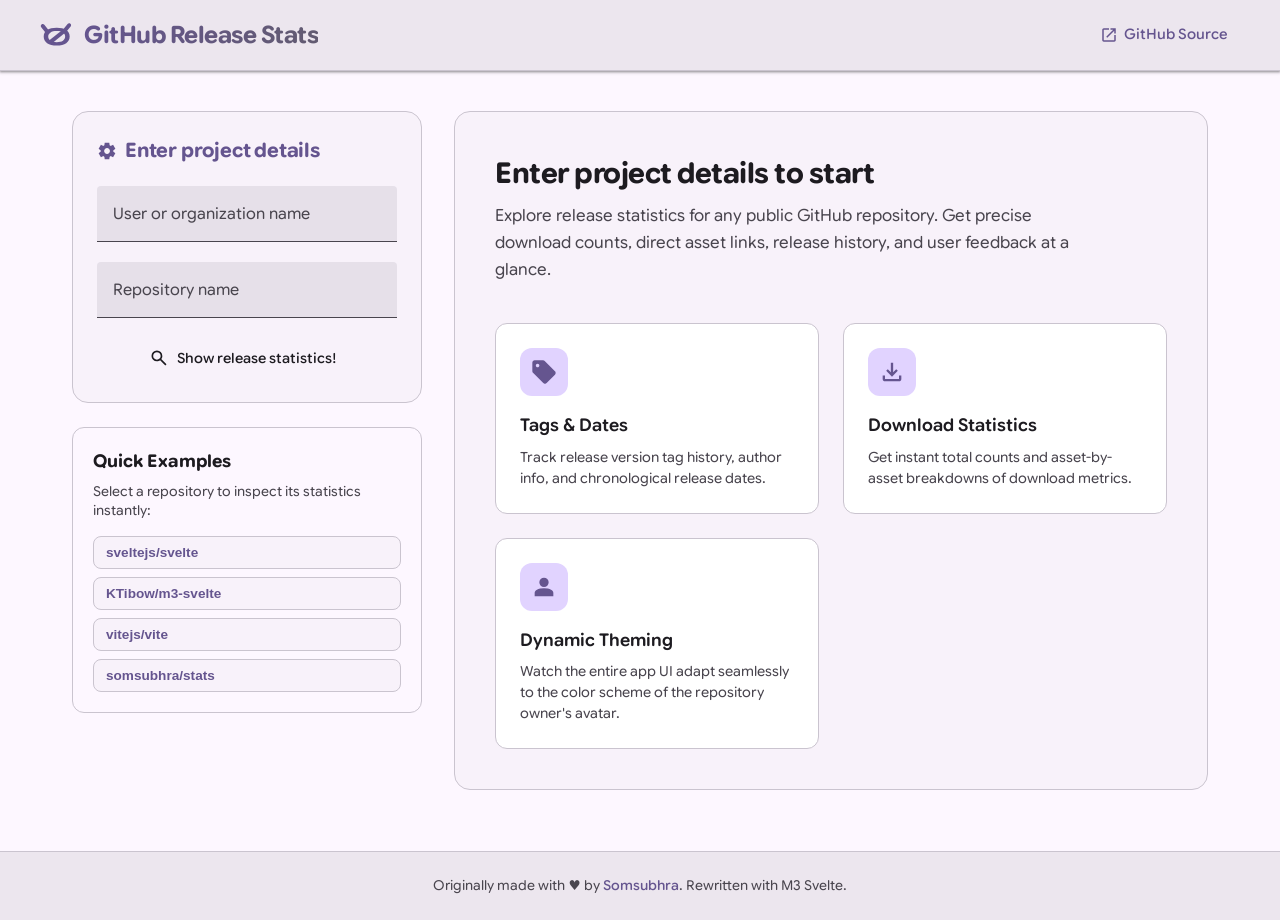
==== gh-stats/index.html @ f36df404 "Deploy GitHub Release Stats to /gh-stats subfolder" ====
<!doctype html>
<html lang="en">
  <head>
    <meta charset="UTF-8" />
    <link rel="icon" type="image/x-icon" href="/gh-stats/assets/favicon-CV68iGDC.ico" />
    <meta name="viewport" content="width=device-width, initial-scale=1.0" />
    <meta name="description" content="Get the latest release stats like download counts, release dates, author on any GitHub project" />
    <meta name="keywords" content="GitHub, release, download, count, statistics" />
    <title>GitHub Release Stats</title>
    <!-- Modern typography -->
    <link rel="preconnect" href="https://fonts.googleapis.com">
    <link rel="preconnect" href="https://fonts.gstatic.com" crossorigin>
    <link href="https://fonts.googleapis.com/css2?family=Outfit:wght@300;400;500;600;700&family=JetBrains+Mono:wght@400;500&display=swap" rel="stylesheet">
    <style>
      :root {
        --m3-font: 'Outfit', sans-serif;
        --m3-font-mono: 'JetBrains Mono', monospace;
      }
    </style>
    <script type="module" crossorigin src="/gh-stats/assets/index-D_oNCW15.js"></script>
    <link rel="stylesheet" crossorigin href="/gh-stats/assets/index-BmqYJPuV.css">
  </head>
  <body>
    <div id="app"></div>
  </body>
</html>
---- gh-stats/assets/index-BmqYJPuV.css ----
@font-face{font-family:Google Sans Flex Variable;font-style:oblique 0deg 10deg;font-display:swap;font-weight:1 1000;font-stretch:25% 151%;src:url(/gh-stats/assets/google-sans-flex-canadian-aboriginal-full-normal-Cj03yycx.woff2)format("woff2-variations");unicode-range:U+2C7,U+2D8-2D9,U+2DB,U+307,U+1400-167F,U+18B0-18F5,U+25CC,U+11AB?}@font-face{font-family:Google Sans Flex Variable;font-style:oblique 0deg 10deg;font-display:swap;font-weight:1 1000;font-stretch:25% 151%;src:url(/gh-stats/assets/google-sans-flex-cherokee-full-normal-CV4u-O7m.woff2)format("woff2-variations");unicode-range:U+300-302,U+304,U+30B-30C,U+323-324,U+330-331,U+13A0-13FF,U+AB70-ABBF}@font-face{font-family:Google Sans Flex Variable;font-style:oblique 0deg 10deg;font-display:swap;font-weight:1 1000;font-stretch:25% 151%;src:url(/gh-stats/assets/google-sans-flex-math-full-normal-z8aw91EE.woff2)format("woff2-variations");unicode-range:U+302-303,U+305,U+307-308,U+310,U+312,U+315,U+31A,U+326-327,U+32C,U+32F-330,U+332-333,U+338,U+33A,U+346,U+34D,U+391-3A1,U+3A3-3A9,U+3B1-3C9,U+3D1,U+3D5-3D6,U+3F0-3F1,U+3F4-3F5,U+2016-2017,U+2034-2038,U+203C,U+2040,U+2043,U+2047,U+2050,U+2057,U+205F,U+2070-2071,U+2074-208E,U+2090-209C,U+20D0-20DC,U+20E1,U+20E5-20EF,U+2100-2112,U+2114-2115,U+2117-2121,U+2123-214F,U+2190,U+2192,U+2194-21AE,U+21B0-21E5,U+21F1-21F2,U+21F4-2211,U+2213-2214,U+2216-22FF,U+2308-230B,U+2310,U+2319,U+231C-2321,U+2336-237A,U+237C,U+2395,U+239B-23B7,U+23D0,U+23DC-23E1,U+2474-2475,U+25AF,U+25B3,U+25B7,U+25BD,U+25C1,U+25CA,U+25CC,U+25FB,U+266D-266F,U+27C0-27FF,U+2900-2AFF,U+2B0E-2B11,U+2B30-2B4C,U+2BFE,U+3030,U+FF5B,U+FF5D,U+1D400-1D7FF,U+1EE??}@font-face{font-family:Google Sans Flex Variable;font-style:oblique 0deg 10deg;font-display:swap;font-weight:1 1000;font-stretch:25% 151%;src:url(/gh-stats/assets/google-sans-flex-nushu-full-normal-C8ZFTV43.woff2)format("woff2-variations");unicode-range:U+2003,U+3000,U+3002,U+4E00,U+FE12,U+16FE1,U+1B170-1B2FB}@font-face{font-family:Google Sans Flex Variable;font-style:oblique 0deg 10deg;font-display:swap;font-weight:1 1000;font-stretch:25% 151%;src:url(/gh-stats/assets/google-sans-flex-symbols-full-normal-BwDdJVm2.woff2)format("woff2-variations");unicode-range:U+1-C,U+E-1F,U+7F-9F,U+20DD-20E0,U+20E2-20E4,U+2150-218F,U+2190,U+2192,U+2194-2199,U+21AF,U+21E6-21F0,U+21F3,U+2218-2219,U+2299,U+22C4-22C6,U+2300-243F,U+2440-244A,U+2460-24FF,U+25A0-27BF,U+28??,U+2921-2922,U+2981,U+29BF,U+29EB,U+2B??,U+4DC0-4DFF,U+FFF9-FFFB,U+10140-1018E,U+10190-1019C,U+101A0,U+101D0-101FD,U+102E0-102FB,U+10E60-10E7E,U+1D2C0-1D2D3,U+1D2E0-1D37F,U+1F0??,U+1F100-1F1AD,U+1F1E6-1F1FF,U+1F30D-1F30F,U+1F315,U+1F31C,U+1F31E,U+1F320-1F32C,U+1F336,U+1F378,U+1F37D,U+1F382,U+1F393-1F39F,U+1F3A7-1F3A8,U+1F3AC-1F3AF,U+1F3C2,U+1F3C4-1F3C6,U+1F3CA-1F3CE,U+1F3D4-1F3E0,U+1F3ED,U+1F3F1-1F3F3,U+1F3F5-1F3F7,U+1F408,U+1F415,U+1F41F,U+1F426,U+1F43F,U+1F441-1F442,U+1F444,U+1F446-1F449,U+1F44C-1F44E,U+1F453,U+1F46A,U+1F47D,U+1F4A3,U+1F4B0,U+1F4B3,U+1F4B9,U+1F4BB,U+1F4BF,U+1F4C8-1F4CB,U+1F4D6,U+1F4DA,U+1F4DF,U+1F4E3-1F4E6,U+1F4EA-1F4ED,U+1F4F7,U+1F4F9-1F4FB,U+1F4FD-1F4FE,U+1F503,U+1F507-1F50B,U+1F50D,U+1F512-1F513,U+1F53E-1F54A,U+1F54F-1F5FA,U+1F610,U+1F650-1F67F,U+1F687,U+1F68D,U+1F691,U+1F694,U+1F698,U+1F6AD,U+1F6B2,U+1F6B9-1F6BA,U+1F6BC,U+1F6C6-1F6CF,U+1F6D3-1F6D7,U+1F6E0-1F6EA,U+1F6F0-1F6F3,U+1F6F7-1F6FC,U+1F7??,U+1F800-1F80B,U+1F810-1F847,U+1F850-1F859,U+1F860-1F887,U+1F890-1F8AD,U+1F8B0-1F8BB,U+1F8C0-1F8C1,U+1F900-1F90B,U+1F93B,U+1F946,U+1F984,U+1F996,U+1F9E9,U+1FA00-1FA6F,U+1FA70-1FA7C,U+1FA80-1FA89,U+1FA8F-1FAC6,U+1FACE-1FADC,U+1FADF-1FAE9,U+1FAF0-1FAF8,U+1FB??}@font-face{font-family:Google Sans Flex Variable;font-style:oblique 0deg 10deg;font-display:swap;font-weight:1 1000;font-stretch:25% 151%;src:url(/gh-stats/assets/google-sans-flex-syriac-full-normal-D_HL2ncx.woff2)format("woff2-variations");unicode-range:U+303-304,U+307-308,U+30A,U+320,U+323-325,U+32D-32E,U+330-331,U+60C,U+61B-61C,U+61F,U+621,U+640,U+64B-655,U+660-66C,U+670,U+700-74F,U+860-86A,U+1DF8,U+1DFA,U+200C-200F,U+25CC,U+2670-2671}@font-face{font-family:Google Sans Flex Variable;font-style:oblique 0deg 10deg;font-display:swap;font-weight:1 1000;font-stretch:25% 151%;src:url(/gh-stats/assets/google-sans-flex-tifinagh-full-normal-BPmlgRLm.woff2)format("woff2-variations");unicode-range:U+2C7,U+301-302,U+304,U+306-307,U+309,U+323,U+331,U+200C-200D,U+202E,U+25CC,U+2D30-2D7F}@font-face{font-family:Google Sans Flex Variable;font-style:oblique 0deg 10deg;font-display:swap;font-weight:1 1000;font-stretch:25% 151%;src:url(/gh-stats/assets/google-sans-flex-vietnamese-full-normal-dGb4j3IF.woff2)format("woff2-variations");unicode-range:U+102-103,U+110-111,U+128-129,U+168-169,U+1A0-1A1,U+1AF-1B0,U+300-301,U+303-304,U+308-309,U+323,U+329,U+1EA0-1EF9,U+20AB}@font-face{font-family:Google Sans Flex Variable;font-style:oblique 0deg 10deg;font-display:swap;font-weight:1 1000;font-stretch:25% 151%;src:url(/gh-stats/assets/google-sans-flex-latin-ext-full-normal-ZehznIcO.woff2)format("woff2-variations");unicode-range:U+100-2BA,U+2BD-2C5,U+2C7-2CC,U+2CE-2D7,U+2DD-2FF,U+304,U+308,U+329,U+1D00-1DBF,U+1E00-1E9F,U+1EF2-1EFF,U+2020,U+20A0-20AB,U+20AD-20C0,U+2113,U+2C60-2C7F,U+A720-A7FF}@font-face{font-family:Google Sans Flex Variable;font-style:oblique 0deg 10deg;font-display:swap;font-weight:1 1000;font-stretch:25% 151%;src:url(/gh-stats/assets/google-sans-flex-latin-full-normal-BV7_IxuE.woff2)format("woff2-variations");unicode-range:U+??,U+131,U+152-153,U+2BB-2BC,U+2C6,U+2DA,U+2DC,U+304,U+308,U+329,U+2000-206F,U+20AC,U+2122,U+2191,U+2193,U+2212,U+2215,U+FEFF,U+FFFD}@font-face{font-family:Google Sans Code;font-style:normal;font-display:swap;font-weight:400;src:url([data-uri])format("woff2"),url([data-uri])format("woff");unicode-range:U+61F,U+640,U+2015,U+201B,U+2020-2021,U+2030,U+204F,U+25CC,U+2E28-2E29,U+2E41,U+1E900-1E95F}@font-face{font-family:Google Sans Code;font-style:normal;font-display:swap;font-weight:400;src:url([data-uri])format("woff2"),url([data-uri])format("woff");unicode-range:U+2C7,U+2D8-2D9,U+2DB,U+307,U+1400-167F,U+18B0-18F5,U+25CC,U+11AB?}@font-face{font-family:Google Sans Code;font-style:normal;font-display:swap;font-weight:400;src:url([data-uri])format("woff2"),url([data-uri])format("woff");unicode-range:U+300-302,U+304,U+30B-30C,U+323-324,U+330-331,U+13A0-13FF,U+AB70-ABBF}@font-face{font-family:Google Sans Code;font-style:normal;font-display:swap;font-weight:400;src:url(/gh-stats/assets/google-sans-code-math-400-normal-C2EgcUvD.woff2)format("woff2"),url(/gh-stats/assets/google-sans-code-math-400-normal-CZ27nafP.woff)format("woff");unicode-range:U+302-303,U+305,U+307-308,U+310,U+312,U+315,U+31A,U+326-327,U+32C,U+32F-330,U+332-333,U+338,U+33A,U+346,U+34D,U+391-3A1,U+3A3-3A9,U+3B1-3C9,U+3D1,U+3D5-3D6,U+3F0-3F1,U+3F4-3F5,U+2016-2017,U+2034-2038,U+203C,U+2040,U+2043,U+2047,U+2050,U+2057,U+205F,U+2070-2071,U+2074-208E,U+2090-209C,U+20D0-20DC,U+20E1,U+20E5-20EF,U+2100-2112,U+2114-2115,U+2117-2121,U+2123-214F,U+2190,U+2192,U+2194-21AE,U+21B0-21E5,U+21F1-21F2,U+21F4-2211,U+2213-2214,U+2216-22FF,U+2308-230B,U+2310,U+2319,U+231C-2321,U+2336-237A,U+237C,U+2395,U+239B-23B7,U+23D0,U+23DC-23E1,U+2474-2475,U+25AF,U+25B3,U+25B7,U+25BD,U+25C1,U+25CA,U+25CC,U+25FB,U+266D-266F,U+27C0-27FF,U+2900-2AFF,U+2B0E-2B11,U+2B30-2B4C,U+2BFE,U+3030,U+FF5B,U+FF5D,U+1D400-1D7FF,U+1EE??}@font-face{font-family:Google Sans Code;font-style:normal;font-display:swap;font-weight:400;src:url([data-uri])format("woff2"),url([data-uri])format("woff");unicode-range:U+300,U+306-308,U+313,U+483,U+20DB,U+25CC,U+10350-1037A}@font-face{font-family:Google Sans Code;font-style:normal;font-display:swap;font-weight:400;src:url(/gh-stats/assets/google-sans-code-symbols-400-normal-BtBR4e7S.woff2)format("woff2"),url(/gh-stats/assets/google-sans-code-symbols-400-normal-Bi-bzCg9.woff)format("woff");unicode-range:U+1-C,U+E-1F,U+7F-9F,U+20DD-20E0,U+20E2-20E4,U+2150-218F,U+2190,U+2192,U+2194-2199,U+21AF,U+21E6-21F0,U+21F3,U+2218-2219,U+2299,U+22C4-22C6,U+2300-243F,U+2440-244A,U+2460-24FF,U+25A0-27BF,U+28??,U+2921-2922,U+2981,U+29BF,U+29EB,U+2B??,U+4DC0-4DFF,U+FFF9-FFFB,U+10140-1018E,U+10190-1019C,U+101A0,U+101D0-101FD,U+102E0-102FB,U+10E60-10E7E,U+1D2C0-1D2D3,U+1D2E0-1D37F,U+1F0??,U+1F100-1F1AD,U+1F1E6-1F1FF,U+1F30D-1F30F,U+1F315,U+1F31C,U+1F31E,U+1F320-1F32C,U+1F336,U+1F378,U+1F37D,U+1F382,U+1F393-1F39F,U+1F3A7-1F3A8,U+1F3AC-1F3AF,U+1F3C2,U+1F3C4-1F3C6,U+1F3CA-1F3CE,U+1F3D4-1F3E0,U+1F3ED,U+1F3F1-1F3F3,U+1F3F5-1F3F7,U+1F408,U+1F415,U+1F41F,U+1F426,U+1F43F,U+1F441-1F442,U+1F444,U+1F446-1F449,U+1F44C-1F44E,U+1F453,U+1F46A,U+1F47D,U+1F4A3,U+1F4B0,U+1F4B3,U+1F4B9,U+1F4BB,U+1F4BF,U+1F4C8-1F4CB,U+1F4D6,U+1F4DA,U+1F4DF,U+1F4E3-1F4E6,U+1F4EA-1F4ED,U+1F4F7,U+1F4F9-1F4FB,U+1F4FD-1F4FE,U+1F503,U+1F507-1F50B,U+1F50D,U+1F512-1F513,U+1F53E-1F54A,U+1F54F-1F5FA,U+1F610,U+1F650-1F67F,U+1F687,U+1F68D,U+1F691,U+1F694,U+1F698,U+1F6AD,U+1F6B2,U+1F6B9-1F6BA,U+1F6BC,U+1F6C6-1F6CF,U+1F6D3-1F6D7,U+1F6E0-1F6EA,U+1F6F0-1F6F3,U+1F6F7-1F6FC,U+1F7??,U+1F800-1F80B,U+1F810-1F847,U+1F850-1F859,U+1F860-1F887,U+1F890-1F8AD,U+1F8B0-1F8BB,U+1F8C0-1F8C1,U+1F900-1F90B,U+1F93B,U+1F946,U+1F984,U+1F996,U+1F9E9,U+1FA00-1FA6F,U+1FA70-1FA7C,U+1FA80-1FA89,U+1FA8F-1FAC6,U+1FACE-1FADC,U+1FADF-1FAE9,U+1FAF0-1FAF8,U+1FB??}@font-face{font-family:Google Sans Code;font-style:normal;font-display:swap;font-weight:400;src:url([data-uri])format("woff2"),url(/gh-stats/assets/google-sans-code-symbols2-400-normal-BNMS1DcU.woff)format("woff");unicode-range:U+2000-2001,U+2004-2008,U+200A,U+23B8-23BD,U+2500-259F}@font-face{font-family:Google Sans Code;font-style:normal;font-display:swap;font-weight:400;src:url([data-uri])format("woff2"),url([data-uri])format("woff");unicode-range:U+303-304,U+307-308,U+30A,U+320,U+323-325,U+32D-32E,U+330-331,U+60C,U+61B-61C,U+61F,U+621,U+640,U+64B-655,U+660-66C,U+670,U+700-74F,U+860-86A,U+1DF8,U+1DFA,U+200C-200F,U+25CC,U+2670-2671}@font-face{font-family:Google Sans Code;font-style:normal;font-display:swap;font-weight:400;src:url(/gh-stats/assets/google-sans-code-vietnamese-400-normal-CWRUr5CO.woff2)format("woff2"),url(/gh-stats/assets/google-sans-code-vietnamese-400-normal-BG8llNp1.woff)format("woff");unicode-range:U+102-103,U+110-111,U+128-129,U+168-169,U+1A0-1A1,U+1AF-1B0,U+300-301,U+303-304,U+308-309,U+323,U+329,U+1EA0-1EF9,U+20AB}@font-face{font-family:Google Sans Code;font-style:normal;font-display:swap;font-weight:400;src:url(/gh-stats/assets/google-sans-code-latin-ext-400-normal-xZllot2U.woff2)format("woff2"),url(/gh-stats/assets/google-sans-code-latin-ext-400-normal-Lq9fiLbm.woff)format("woff");unicode-range:U+100-2BA,U+2BD-2C5,U+2C7-2CC,U+2CE-2D7,U+2DD-2FF,U+304,U+308,U+329,U+1D00-1DBF,U+1E00-1E9F,U+1EF2-1EFF,U+2020,U+20A0-20AB,U+20AD-20C0,U+2113,U+2C60-2C7F,U+A720-A7FF}@font-face{font-family:Google Sans Code;font-style:normal;font-display:swap;font-weight:400;src:url(/gh-stats/assets/google-sans-code-latin-400-normal-CqaqKeEp.woff2)format("woff2"),url(/gh-stats/assets/google-sans-code-latin-400-normal-D6KWKkes.woff)format("woff");unicode-range:U+??,U+131,U+152-153,U+2BB-2BC,U+2C6,U+2DA,U+2DC,U+304,U+308,U+329,U+2000-206F,U+20AC,U+2122,U+2191,U+2193,U+2212,U+2215,U+FEFF,U+FFFD}@layer base{*,:before,:after{box-sizing:inherit}.m3-container{box-sizing:border-box;-webkit-tap-highlight-color:transparent}.m3-container a,a.m3-container{text-decoration:none}.m3-container dialog,dialog.m3-container{margin:auto}:root{accent-color:var(--m3c-primary)}:focus-visible{outline:none;animation:.6s cubic-bezier(.14,5.63,.4,.5) forwards focus-outward}}@layer tokens{:root{--m3-elevation-0:none;--m3-elevation-1: 0px 1px 2px 0px oklch(from var(--m3c-shadow) l c h / .3),  0px 1px 3px 1px oklch(from var(--m3c-shadow) l c h / .15);--m3-elevation-2:0px 1px 2px 0px oklch(from var(--m3c-shadow) l c h / .3), 0px 2px 6px 2px oklch(from var(--m3c-shadow) l c h / .15);--m3-elevation-3:0px 1px 3px 0px oklch(from var(--m3c-shadow) l c h / .3), 0px 4px 8px 3px oklch(from var(--m3c-shadow) l c h / .15);--m3-elevation-4:0px 2px 3px 0px oklch(from var(--m3c-shadow) l c h / .3), 0px 6px 10px 4px oklch(from var(--m3c-shadow) l c h / .15);--m3-elevation-5:0px 4px 4px 0px oklch(from var(--m3c-shadow) l c h / .3), 0px 8px 12px 6px oklch(from var(--m3c-shadow) l c h / .15);--m3-shape-none:0;--m3-shape-extra-small:4px;--m3-shape-small:8px;--m3-shape-medium:12px;--m3-shape-large:16px;--m3-shape-large-increased:20px;--m3-shape-extra-large:28px;--m3-shape-full:calc(infinity * 1px);--m3-optical-centering-coefficient:.11;--m3-font:"Google Sans Flex", "Google Sans Flex Variable", Roboto, system-ui;--m3-font-mono:"Google Sans Code", monospace;--m3-timing-function-fast-spatial:linear(0, .02, .07, .15, .25 7.8%, .65 15.5%, .81, .93, 1.015, 1.07 29.9%, 1.09, 1.092 38.3%, 1.015 55.9%, .99 66.2%, 1);--m3-duration-fast-spatial:.383s;--m3-easing-fast-spatial:var(--m3-timing-function-fast-spatial) var(--m3-duration-fast-spatial);--m3-timing-function-spatial:linear(0, .018, .06, .13, .2 9%, .53 18%, .692, .82, .9, .96, .99 45%, 1.012 54%, 1);--m3-duration-spatial:.45s;--m3-easing-spatial:var(--m3-timing-function-spatial) var(--m3-duration-spatial);--m3-timing-function-slow-spatial:linear(0, .015, .06, .12, .195 9%, .54 19%, .7, .82, .9, .954, .99 46%, 1.01 55%, 1.01, 1);--m3-duration-slow-spatial:.6s;--m3-easing-slow-spatial:var(--m3-timing-function-slow-spatial) var(--m3-duration-slow-spatial);--m3-timing-function-fast:linear(0, .02 2.3%, .08 5.1%, .265, .452, .61, .732, .82 33.7%, .89, .93 46.9%, .974 58.6%, .994, 1);--m3-duration-fast:.15s;--m3-easing-fast:var(--m3-timing-function-fast) var(--m3-duration-fast);--m3-timing-function:linear(0, .016 2%, .08 5%, .26, .45, .605, .726, .815 33%, .89, .935 47%, .972 58%, .996, 1);--m3-duration:.233s;--m3-easing:var(--m3-timing-function) var(--m3-duration);--m3-timing-function-slow:linear(0, .016 2%, .08 5%, .26, .452, .61, .73, .82 33%, .89, .932 46%, .975 58%, .995, 1);--m3-duration-slow:.333s;--m3-easing-slow:var(--m3-timing-function-slow) var(--m3-duration-slow);--m3-timing-function-emphasized:linear(0, .01 3.2%, .03, .06, .11, .19 13.3%, .25, .32, .43, .53, .61 19.3%, .69, .74, .78, .81 27.2%, .88, .92 40.6%, .964 55%, .994, 1);--m3-timing-function-emphasized-accel:cubic-bezier(.3, 0, .8, .15);--m3-timing-function-emphasized-decel:cubic-bezier(.05, .7, .1, 1);--m3-timing-function-zeno:linear(0, .175, .32, .44, .54, .62 17.2%, .73, .81, .87 36.1%, .926, .96 55.6%, .99, 1);--m3-card-shape:var(--m3-shape-medium);--m3-field-filled-shape:var(--m3-shape-extra-small)}}:root{--m3v-background:var(--m3c-surface)}@keyframes focus-outward{0%{box-shadow:0 0 0 0px var(--m3c-secondary)}to{box-shadow:0 0 0 3px var(--m3c-secondary)}}@keyframes focus-inward{0%{box-shadow:inset 0 0 0 0px var(--m3c-secondary)}to{box-shadow:inset 0 0 0 3px var(--m3c-secondary)}}[placeholder]::placeholder{color:oklch(from var(--m3c-on-surface) l c h / .5);opacity:1}::selection{background-color:var(--m3c-tertiary-container);color:var(--m3c-on-tertiary-container)}:root{--m3-font:"Google Sans Flex Variable", "Google Sans Flex", system-ui, sans-serif;--m3-font-mono:"Google Sans Code", monospace;font-family:var(--m3-font);background-color:var(--m3c-surface);color:var(--m3c-on-surface);font-size:1rem;font-weight:400;line-height:1.5;font-family:var(--m3-font);box-sizing:border-box}*,:before,:after{box-sizing:inherit;font-variation-settings:"ROND" 100;transition:background-color .5s cubic-bezier(.2,.8,.2,1),color .5s cubic-bezier(.2,.8,.2,1),border-color .5s cubic-bezier(.2,.8,.2,1),box-shadow .5s cubic-bezier(.2,.8,.2,1),fill .5s cubic-bezier(.2,.8,.2,1),stroke .5s cubic-bezier(.2,.8,.2,1)}body{min-height:100vh;margin:0;padding:0}.m3-container{box-sizing:border-box!important;display:inline-flex!important}.m3-container:has(>input:not([type=checkbox]):not([type=radio])){align-items:center!important;height:56px!important;min-height:56px!important;display:flex!important}.m3-container>input:not([type=checkbox]):not([type=radio]){height:100%!important;min-height:56px!important}button.m3-container,a.m3-container{justify-content:center!important;align-items:center!important;height:40px!important;min-height:40px!important;padding:0 24px!important;display:inline-flex!important}button.m3-container.icon-left,a.m3-container.icon-left{gap:8px!important;padding-left:16px!important}.m3-container.lines-1{height:56px!important}.m3-container.lines-2{height:72px!important}.m3-container.lines-3{height:88px!important}hr.svelte-1a7avfj{border:none;border-bottom:solid 1px var(--m3c-outline-variant);height:0;margin:0}.inset.svelte-1a7avfj{margin-left:1rem;margin-right:1rem}svg.svelte-tjrm9p{flex-shrink:0;overflow:visible}:where(.m3-layer){-webkit-tap-highlight-color:transparent;position:relative}:where(.m3-layer):before{content:"";position:absolute;inset:0}:where(.m3-layer):after{content:"";border-radius:inherit;pointer-events:none;opacity:0;transition:opacity var(--m3-easing-fast);background-color:currentColor;position:absolute;inset:0}:disabled.m3-layer:after,input:disabled+.layer-container.m3-layer:after{display:none}label:has(>input:disabled).m3-layer:after{display:none}@media (hover:hover){:hover.m3-layer:after,:active.m3-layer:after{opacity:.08}}:focus-visible.m3-layer:after,input:focus-visible+.layer-container.m3-layer:after,html:not(.js) :active.m3-layer:after{opacity:.12}label:has(>input:focus-visible).m3-layer:after{opacity:.12}.m3-container.xs.svelte-eefjof{font-family:var(--m3-font);height:--m3-density(2rem);--shape:1rem;--square-shape:var(--m3-shape-medium);--pressed-shape:var(--m3-shape-small);gap:.5rem;padding:0 .75rem;font-size:.875rem;font-weight:500;line-height:1.429}.m3-container.xs.svelte-eefjof.icon-full{width:2rem;padding:0}.m3-container.s.svelte-eefjof{font-family:var(--m3-font);height:--m3-density(2.5rem);--shape:1.25rem;--square-shape:var(--m3-shape-medium);--pressed-shape:var(--m3-shape-small);gap:.5rem;padding:0 1rem;font-size:.875rem;font-weight:500;line-height:1.429}.m3-container.s.svelte-eefjof.icon-full{width:2.5rem;padding:0}.m3-container.m.svelte-eefjof{font-family:var(--m3-font);height:--m3-density(3.5rem);--shape:1.75rem;--square-shape:var(--m3-shape-large);--pressed-shape:var(--m3-shape-medium);gap:.5rem;padding:0 1.5rem;font-size:1rem;font-weight:500;line-height:1.5}.m3-container.m.svelte-eefjof.icon-left>svg{width:1.5rem;height:1.5rem}.m3-container.m.svelte-eefjof.icon-full{width:3.5rem;padding:0}.m3-container.m.svelte-eefjof.icon-full>svg{width:1.5rem;height:1.5rem}.m3-container.l.svelte-eefjof{font-family:var(--m3-font);height:--m3-density(6rem);--shape:3rem;--square-shape:var(--m3-shape-extra-large);--pressed-shape:var(--m3-shape-large);gap:.75rem;padding:0 3rem;font-size:1.5rem;font-weight:400;line-height:1.333}.m3-container.l.svelte-eefjof.icon-left>svg{width:2rem;height:2rem}.m3-container.l.svelte-eefjof.icon-full{width:6rem;padding:0}.m3-container.l.svelte-eefjof.icon-full>svg{width:2rem;height:2rem}.m3-container.xl.svelte-eefjof{font-family:var(--m3-font);height:--m3-density(8.5rem);--shape:4.25rem;--square-shape:var(--m3-shape-extra-large);--pressed-shape:var(--m3-shape-large);gap:1rem;padding:0 4rem;font-size:2rem;font-weight:400;line-height:1.25}.m3-container.xl.svelte-eefjof.icon-left>svg{width:2.5rem;height:2.5rem}.m3-container.xl.svelte-eefjof.icon-full{width:8.5rem;padding:0}.m3-container.xl.svelte-eefjof.icon-full>svg{width:2.5rem;height:2.5rem}.m3-container.svelte-eefjof{border-radius:var(--shape);transition:border-radius var(--m3-easing-fast-spatial), box-shadow var(--m3-easing-fast), background-color var(--m3-easing-fast), color var(--m3-easing-fast);cursor:pointer;-webkit-user-select:none;user-select:none;background-color:#0000;border:none;justify-content:center;align-items:center;display:inline-flex}.m3-container.svelte-eefjof:disabled{background-color:oklch(from var(--m3c-on-surface) l c h / .12);color:oklch(from var(--m3c-on-surface) l c h / .38);cursor:auto}.m3-container.svelte-eefjof:has(>input:disabled){background-color:oklch(from var(--m3c-on-surface) l c h / .12);color:oklch(from var(--m3c-on-surface) l c h / .38);cursor:auto}.m3-container.svelte-eefjof.elevated:not(:disabled,:has(>input:disabled)){background-color:var(--m3c-surface-container-low);color:var(--m3c-primary);box-shadow:var(--m3-elevation-1)}.m3-container.svelte-eefjof.elevated:not(:disabled,:has(>input:disabled)):has(>input:checked){background-color:var(--m3c-primary);color:var(--m3c-on-primary)}@media (hover:hover){.m3-container.svelte-eefjof.elevated:not(:disabled,:has(>input:disabled)):hover{box-shadow:var(--m3-elevation-2)}}.m3-container.svelte-eefjof.filled:not(:disabled,:has(>input:disabled)){background-color:var(--m3c-primary);color:var(--m3c-on-primary)}.m3-container.svelte-eefjof.filled:not(:disabled,:has(>input:disabled)):has(>input:is([type=checkbox],[type=radio]):not(:checked)){background-color:var(--m3c-surface-container);color:var(--m3c-on-surface-variant)}.m3-container.svelte-eefjof.tonal:not(:disabled,:has(>input:disabled)){background-color:var(--m3c-secondary-container);color:var(--m3c-on-secondary-container)}.m3-container.svelte-eefjof.tonal:not(:disabled,:has(>input:disabled)):has(>input:checked){background-color:var(--m3c-secondary);color:var(--m3c-on-secondary)}.m3-container.svelte-eefjof.outlined{outline:1px solid var(--m3c-outline-variant);outline-offset:-1px}.m3-container.svelte-eefjof.outlined.l{outline-offset:-2px;outline-width:2px}.m3-container.svelte-eefjof.outlined.xl{outline-offset:-3px;outline-width:3px}.m3-container.svelte-eefjof.outlined:not(:disabled,:has(>input:disabled)){outline-color:var(--m3c-outline-variant);color:var(--m3c-on-surface-variant)}.m3-container.svelte-eefjof.outlined:not(:disabled,:has(>input:disabled)):has(>input:checked){outline-color:var(--m3c-inverse-surface);background-color:var(--m3c-inverse-surface);color:var(--m3c-inverse-on-surface)}.m3-container.svelte-eefjof.outlined:has(>input:disabled){outline-color:oklch(from var(--m3c-on-surface) l c h / .12);background-color:#0000}.m3-container.svelte-eefjof.text:not(:disabled,:has(>input:disabled)){color:var(--m3c-primary)}@media (hover:hover){.m3-container.svelte-eefjof:is(.filled:where(.svelte-eefjof),.tonal:where(.svelte-eefjof)):not(:disabled,label):hover{box-shadow:var(--m3-elevation-1)}}:is(.m3-container.svelte-eefjof.square:not(:has(>input:checked),:open>summary:where(.svelte-eefjof)),.m3-container.svelte-eefjof:not(.square):is(:where(.svelte-eefjof):has(>input:checked),:open>summary:where(.svelte-eefjof))){border-radius:var(--square-shape)}.m3-container.svelte-eefjof:active:not(:disabled,:has(>input:disabled)){border-radius:var(--pressed-shape)!important}.m3-container.svelte-eefjof>*{flex-shrink:0}.m3-container.svelte-eefjof>svg{width:1.25rem;height:1.25rem}.m3-container.svelte-eefjof>input{opacity:0;pointer-events:none;width:0;height:0;position:absolute}.m3-container.svelte-eefjof{-webkit-print-color-adjust:exact;print-color-adjust:exact}@media screen and (forced-colors:active){.m3-container.svelte-eefjof:is(.elevated:where(.svelte-eefjof),.filled:where(.svelte-eefjof),.tonal:where(.svelte-eefjof)){background-color:#0000;border:1px solid}.m3-container.svelte-eefjof:disabled{opacity:.38}}.m3-container.svelte-mxwuxu{border-radius:var(--m3-card-shape);background-color:var(--m3c-surface);--m3v-background:var(--m3c-surface);color:var(--m3c-on-surface);border:none;flex-direction:column;padding:1rem;display:flex}button.svelte-mxwuxu{text-align:inherit;font:inherit;letter-spacing:inherit;cursor:pointer;transition:box-shadow var(--m3-easing-fast)}@media (hover:hover){button.svelte-mxwuxu:hover{box-shadow:var(--m3-elevation-1)}button.elevated.svelte-mxwuxu:hover{box-shadow:var(--m3-elevation-2)}}.elevated.svelte-mxwuxu{background-color:var(--m3c-surface-container-low);--m3v-background:var(--m3c-surface-container-low);box-shadow:var(--m3-elevation-1)}.filled.svelte-mxwuxu{background-color:var(--m3c-surface-container-highest);--m3v-background:var(--m3c-surface-container-highest)}.outlined.svelte-mxwuxu{border:solid 1px var(--m3c-outline-variant)}@media print,(forced-colors:active){.type-filled.svelte-mxwuxu{outline:.125rem solid}}@media (forced-colors:active){.type-elevated.svelte-mxwuxu{outline:.125rem solid}}svg.svelte-ruye1y{color:var(--m3c-primary)}svg.svelte-ruye1y.container{background-color:var(--m3c-primary-container);color:var(--m3c-on-primary-container);border-radius:var(--m3-shape-full)}svg.svelte-ruye1y.center{margin:auto}.m3-container.svelte-1czqzgs{height:--m3-density(3.5rem);align-items:center;min-width:15rem;display:inline-flex;position:relative}input.svelte-1czqzgs{font-family:var(--m3-font);border-radius:var(--m3-field-filled-shape) var(--m3-field-filled-shape) 0 0;background-color:var(--m3c-surface-container-highest);width:100%;height:100%;color:var(--m3c-on-surface);border:none;padding:1.5rem 1rem .5rem;font-size:1rem;font-weight:400;line-height:1.5;animation:none;position:absolute;inset:0}label.svelte-1czqzgs{font-family:var(--m3-font);inset-inline-start:1rem;color:var(--error,var(--m3c-on-surface-variant));font-size:1rem;font-weight:400;line-height:1.5;position:absolute;top:50%;translate:0 -50%}input:where(.svelte-1czqzgs):hover~:is(label.svelte-1czqzgs){color:var(--error,var(--m3c-on-surface))}input:where(.svelte-1czqzgs):focus~:is(label.svelte-1czqzgs){color:var(--error,var(--m3c-primary))}input:where(.svelte-1czqzgs):disabled~:is(label.svelte-1czqzgs){color:oklch(from var(--m3c-on-surface) l c h / .38)}input:where(.svelte-1czqzgs):focus~:is(label.svelte-1czqzgs),input:where(.svelte-1czqzgs):not(:placeholder-shown)~:is(label.svelte-1czqzgs){font-family:var(--m3-font);font-size:.75rem;font-weight:400;line-height:1.333;top:.5rem;translate:0}label.svelte-1czqzgs{pointer-events:none;transition:color .1s,top .1s,translate .1s,font-size .3s,line-height .3s,letter-spacing .3s}.layer.svelte-1czqzgs{border-radius:var(--m3-field-filled-shape) var(--m3-field-filled-shape) 0 0;pointer-events:none;transition:all .1s;position:absolute;inset:0}input:where(.svelte-1czqzgs):enabled:hover~.layer.svelte-1czqzgs{background-color:oklch(from var(--m3c-on-surface) l c h / .08)}.layer.svelte-1czqzgs:after{content:" ";background-color:var(--error,var(--m3c-on-surface-variant));width:100%;height:1px;transition:all .1s;display:block;position:absolute;bottom:0}.m3-container.svelte-1czqzgs svg{color:var(--m3c-on-surface-variant);pointer-events:none}.m3-container.svelte-1czqzgs>.leading{margin-inline-start:.75rem;position:relative}.trailing.svelte-1czqzgs{cursor:pointer;background-color:#0000;border:none;border-start-end-radius:.25rem;border-end-end-radius:.25rem;justify-content:center;align-items:center;height:100%;padding-inline:.75rem;display:flex;position:absolute;inset-inline-end:0}input.svelte-1czqzgs:focus~.layer:where(.svelte-1czqzgs):after{background-color:var(--error,var(--m3c-primary));height:.125rem}.leading-icon.svelte-1czqzgs>input:where(.svelte-1czqzgs){padding-inline-start:3.25rem}.leading-icon.svelte-1czqzgs>label:where(.svelte-1czqzgs){inset-inline-start:3.25rem}.trailing-icon.svelte-1czqzgs>input:where(.svelte-1czqzgs){padding-inline-end:3.25rem}.error.svelte-1czqzgs{--error:var(--m3c-error)}.error.svelte-1czqzgs>input:where(.svelte-1czqzgs):hover~label:where(.svelte-1czqzgs),.error.svelte-1czqzgs>input:where(.svelte-1czqzgs):hover~.layer:where(.svelte-1czqzgs){--error:var(--m3c-on-error-container)}input.svelte-1czqzgs:disabled{background-color:oklch(from var(--m3c-on-surface) l c h / .04);color:oklch(from var(--m3c-on-surface) l c h / .38)}input.svelte-1czqzgs:disabled~.layer:where(.svelte-1czqzgs):after{background-color:oklch(from var(--m3c-on-surface) l c h / .38)}input.svelte-1czqzgs:disabled~svg{color:oklch(from var(--m3c-on-surface) l c h / .38)}.m3-container.svelte-1czqzgs{-webkit-print-color-adjust:exact;print-color-adjust:exact}@media screen and (forced-colors:active){input.svelte-1czqzgs{background-color:field}.layer.svelte-1czqzgs:after,input.svelte-1czqzgs:focus~.layer:where(.svelte-1czqzgs):after{background-color:canvastext}}.m3-container.svelte-1gi5nku{display:flex}.m3-container.svelte-1gi5nku.compact{background-color:var(--m3c-surface-container);justify-content:space-evenly}.m3-container.svelte-1gi5nku.medium{background-color:var(--m3c-surface-container);justify-content:center}.m3-container.svelte-1gi5nku.large{flex-direction:column;gap:.25rem;width:6rem}.m3-container.svelte-1gi5nku.extra-large{flex-direction:column;min-width:13.75rem;max-width:22.5rem;padding-block:1.25rem}@media (width<37.5rem){.m3-container.auto.svelte-1gi5nku{background-color:var(--m3c-surface-container);justify-content:space-evenly}}@media (37.5rem<=width<52.5rem){.m3-container.auto.svelte-1gi5nku{background-color:var(--m3c-surface-container);justify-content:center}}@media (52.5rem<=width<100rem){.m3-container.auto.svelte-1gi5nku{flex-direction:column;gap:.25rem;width:6rem}}@media (width>=100rem){.m3-container.auto.svelte-1gi5nku{flex-direction:column;min-width:13.75rem;max-width:22.5rem;padding-block:1.25rem}}.m3-container.svelte-cudn9{font-family:var(--m3-font);font-size:.75rem;font-weight:500;line-height:1.333;display:flex}.m3-container.svelte-cudn9:is(button:where(.svelte-cudn9)){cursor:pointer;background:0 0;border:none;padding:0}.m3-container.svelte-cudn9 .content:where(.svelte-cudn9){color:var(--m3c-on-surface-variant);transition:var(--m3-easing);align-items:center;gap:.25rem;display:flex}.m3-container.svelte-cudn9 .icon:where(.svelte-cudn9){border-radius:var(--m3-shape-full);transition:var(--m3-easing);justify-content:center;align-items:center;display:flex;position:relative}.m3-container.svelte-cudn9 .icon:where(.svelte-cudn9)>svg{z-index:1}.m3-container.svelte-cudn9 .icon:where(.svelte-cudn9):before{content:" ";background-color:var(--m3c-secondary-container);opacity:0;width:0;transition:opacity var(--m3-easing), inset 0s .5s, width 0s .5s;border-radius:2rem;display:block;position:absolute;inset:0 50%}.m3-container.svelte-cudn9.compact{flex-direction:column;height:4rem;padding-block:.375rem}.m3-container.svelte-cudn9.compact .content.svelte-cudn9{text-align:center;flex-direction:column}.m3-container.svelte-cudn9.compact .content.svelte-cudn9:hover>.icon:where(.svelte-cudn9){background-color:oklch(from currentColor l c h / .08)}:is(.m3-container.svelte-cudn9.compact .content.svelte-cudn9:focus-visible,.m3-container.svelte-cudn9.compact .content.svelte-cudn9:active)>.icon:where(.svelte-cudn9){background-color:oklch(from currentColor l c h / .12)}.m3-container.svelte-cudn9.compact .content.svelte-cudn9>.icon:where(.svelte-cudn9){width:3.5rem;height:2rem}.m3-container.svelte-cudn9.compact .content.svelte-cudn9:after,.m3-container.svelte-cudn9.compact .content.svelte-cudn9>.active-ripple{display:none}.m3-container.svelte-cudn9.compact .content.selected.svelte-cudn9{color:var(--m3c-secondary)}.m3-container.svelte-cudn9.compact .content.selected.svelte-cudn9>.icon:where(.svelte-cudn9){color:var(--m3c-on-secondary-container)}.m3-container.svelte-cudn9.compact .content.selected.svelte-cudn9>.icon:where(.svelte-cudn9):before{opacity:1;width:100%;transition:width var(--m3-easing-fast-spatial), inset var(--m3-easing-fast-spatial);inset:0}.m3-container.svelte-cudn9.medium{height:4rem;padding-block:.75rem}.m3-container.svelte-cudn9.medium .content.svelte-cudn9{border-radius:var(--m3-shape-full);padding-inline:1rem}.m3-container.svelte-cudn9.medium .content.selected.svelte-cudn9{background-color:var(--m3c-secondary-container);color:var(--m3c-on-secondary-container)}.m3-container.svelte-cudn9.large{height:4rem}.m3-container.svelte-cudn9.large .content.svelte-cudn9{padding-block:.375rem}.m3-container.svelte-cudn9.large{flex-direction:column}.m3-container.svelte-cudn9.large .content.svelte-cudn9{text-align:center;flex-direction:column}.m3-container.svelte-cudn9.large .content.svelte-cudn9:hover>.icon:where(.svelte-cudn9){background-color:oklch(from currentColor l c h / .08)}:is(.m3-container.svelte-cudn9.large .content.svelte-cudn9:focus-visible,.m3-container.svelte-cudn9.large .content.svelte-cudn9:active)>.icon:where(.svelte-cudn9){background-color:oklch(from currentColor l c h / .12)}.m3-container.svelte-cudn9.large .content.svelte-cudn9>.icon:where(.svelte-cudn9){width:3.5rem;height:2rem}.m3-container.svelte-cudn9.large .content.svelte-cudn9:after,.m3-container.svelte-cudn9.large .content.svelte-cudn9>.active-ripple{display:none}.m3-container.svelte-cudn9.large .content.selected.svelte-cudn9{color:var(--m3c-secondary)}.m3-container.svelte-cudn9.large .content.selected.svelte-cudn9>.icon:where(.svelte-cudn9){color:var(--m3c-on-secondary-container)}.m3-container.svelte-cudn9.large .content.selected.svelte-cudn9>.icon:where(.svelte-cudn9):before{opacity:1;width:100%;transition:width var(--m3-easing-fast-spatial), inset var(--m3-easing-fast-spatial);inset:0}.m3-container.svelte-cudn9.extra-large{font-family:var(--m3-font);height:3.5rem;padding-inline:1.25rem;font-size:.875rem;font-weight:500;line-height:1.429}.m3-container.svelte-cudn9.extra-large .content.svelte-cudn9{border-radius:var(--m3-shape-full);gap:.75rem;padding-inline:1rem}.m3-container.svelte-cudn9.extra-large .content.selected.svelte-cudn9{background-color:var(--m3c-secondary-container);color:var(--m3c-on-secondary-container)}@media (width<37.5rem){.m3-container.auto.svelte-cudn9{flex-direction:column;height:4rem;padding-block:.375rem}.m3-container.auto.svelte-cudn9 .content.svelte-cudn9{text-align:center;flex-direction:column}.m3-container.auto.svelte-cudn9 .content.svelte-cudn9:hover>.icon:where(.svelte-cudn9){background-color:oklch(from currentColor l c h / .08)}:is(.m3-container.auto.svelte-cudn9 .content.svelte-cudn9:focus-visible,.m3-container.auto.svelte-cudn9 .content.svelte-cudn9:active)>.icon:where(.svelte-cudn9){background-color:oklch(from currentColor l c h / .12)}.m3-container.auto.svelte-cudn9 .content.svelte-cudn9>.icon:where(.svelte-cudn9){width:3.5rem;height:2rem}.m3-container.auto.svelte-cudn9 .content.svelte-cudn9:after,.m3-container.auto.svelte-cudn9 .content.svelte-cudn9>.active-ripple{display:none}.m3-container.auto.svelte-cudn9 .content.selected.svelte-cudn9{color:var(--m3c-secondary)}.m3-container.auto.svelte-cudn9 .content.selected.svelte-cudn9>.icon:where(.svelte-cudn9){color:var(--m3c-on-secondary-container)}.m3-container.auto.svelte-cudn9 .content.selected.svelte-cudn9>.icon:where(.svelte-cudn9):before{opacity:1;width:100%;transition:width var(--m3-easing-fast-spatial), inset var(--m3-easing-fast-spatial);inset:0}}@media (37.5rem<=width<52.5rem){.m3-container.auto.svelte-cudn9{height:4rem;padding-block:.75rem}.m3-container.auto.svelte-cudn9 .content.svelte-cudn9{border-radius:var(--m3-shape-full);padding-inline:1rem}.m3-container.auto.svelte-cudn9 .content.selected.svelte-cudn9{background-color:var(--m3c-secondary-container);color:var(--m3c-on-secondary-container)}}@media (52.5rem<=width<100rem){.m3-container.auto.svelte-cudn9{height:4rem}.m3-container.auto.svelte-cudn9 .content.svelte-cudn9{padding-block:.375rem}.m3-container.auto.svelte-cudn9{flex-direction:column}.m3-container.auto.svelte-cudn9 .content.svelte-cudn9{text-align:center;flex-direction:column}.m3-container.auto.svelte-cudn9 .content.svelte-cudn9:hover>.icon:where(.svelte-cudn9){background-color:oklch(from currentColor l c h / .08)}:is(.m3-container.auto.svelte-cudn9 .content.svelte-cudn9:focus-visible,.m3-container.auto.svelte-cudn9 .content.svelte-cudn9:active)>.icon:where(.svelte-cudn9){background-color:oklch(from currentColor l c h / .12)}.m3-container.auto.svelte-cudn9 .content.svelte-cudn9>.icon:where(.svelte-cudn9){width:3.5rem;height:2rem}.m3-container.auto.svelte-cudn9 .content.svelte-cudn9:after,.m3-container.auto.svelte-cudn9 .content.svelte-cudn9>.active-ripple{display:none}.m3-container.auto.svelte-cudn9 .content.selected.svelte-cudn9{color:var(--m3c-secondary)}.m3-container.auto.svelte-cudn9 .content.selected.svelte-cudn9>.icon:where(.svelte-cudn9){color:var(--m3c-on-secondary-container)}.m3-container.auto.svelte-cudn9 .content.selected.svelte-cudn9>.icon:where(.svelte-cudn9):before{opacity:1;width:100%;transition:width var(--m3-easing-fast-spatial), inset var(--m3-easing-fast-spatial);inset:0}}@media (width>=100rem){.m3-container.auto.svelte-cudn9{font-family:var(--m3-font);height:3.5rem;padding-inline:1.25rem;font-size:.875rem;font-weight:500;line-height:1.429}.m3-container.auto.svelte-cudn9 .content.svelte-cudn9{border-radius:var(--m3-shape-full);gap:.75rem;padding-inline:1rem}.m3-container.auto.svelte-cudn9 .content.selected.svelte-cudn9{background-color:var(--m3c-secondary-container);color:var(--m3c-on-secondary-container)}}.app-header.svelte-1elxaub{background-color:var(--m3c-surface-container-high);color:var(--m3c-on-surface);border-bottom:1px solid var(--m3c-outline-variant);box-shadow:var(--m3-elevation-1);z-index:50;padding:1rem 2rem;position:relative}.header-content.svelte-1elxaub{justify-content:space-between;align-items:center;max-width:1200px;margin:0 auto;display:flex}.logo-area.svelte-1elxaub{align-items:center;gap:.75rem;display:flex}.logo-icon.svelte-1elxaub{color:var(--m3c-primary);align-items:center;transition:transform .3s cubic-bezier(.34,1.56,.64,1);display:flex}.logo-area.svelte-1elxaub:hover .logo-icon:where(.svelte-1elxaub){transform:rotate(-15deg)scale(1.1)}.app-header.svelte-1elxaub h1:where(.svelte-1elxaub){letter-spacing:-.5px;background:linear-gradient(90deg, var(--m3c-primary) 0%, var(--m3c-secondary) 100%);-webkit-text-fill-color:transparent;-webkit-background-clip:text;background-clip:text;margin:0;font-size:1.5rem;font-weight:700}.header-links.svelte-1elxaub a:where(.svelte-1elxaub){color:var(--m3c-primary);border-radius:var(--m3-shape-small);align-items:center;gap:.35rem;padding:.5rem .75rem;font-size:.9rem;font-weight:500;text-decoration:none;transition:background-color .2s,transform .2s;display:inline-flex}.header-links.svelte-1elxaub a:where(.svelte-1elxaub):hover{background-color:var(--m3c-surface-container-highest);transform:translateY(-1px)}.app-footer.svelte-jz8lnl{background-color:var(--m3c-surface-container-high);border-top:1px solid var(--m3c-outline-variant);text-align:center;color:var(--m3c-on-surface-variant);z-index:10;padding:1.5rem;font-size:.85rem;position:relative}.app-footer.svelte-jz8lnl a:where(.svelte-jz8lnl){color:var(--m3c-primary);font-weight:500;text-decoration:none;transition:color .2s,-webkit-text-decoration .2s,text-decoration .2s}.app-footer.svelte-jz8lnl a:where(.svelte-jz8lnl):hover{color:var(--m3c-primary);text-decoration:underline}.footer-content.svelte-jz8lnl{max-width:1200px;margin:0 auto}.footer-content.svelte-jz8lnl p:where(.svelte-jz8lnl){margin:0}.sidebar-section.svelte-129hoe0{flex-direction:column;gap:1.5rem;display:flex}.search-card.svelte-129hoe0 .m3-container{border-radius:var(--m3-shape-large);background-color:var(--m3c-surface-container-low);border:1px solid var(--m3c-outline-variant);width:100%;padding:1.5rem}.search-title-row.svelte-129hoe0{color:var(--m3c-primary);align-items:center;gap:.5rem;margin-bottom:1.25rem;display:flex}.search-card-title.svelte-129hoe0{letter-spacing:-.2px;margin:0;font-size:1.25rem;font-weight:700}.search-form.svelte-129hoe0{flex-direction:column;gap:1.25rem;display:flex}.search-form.svelte-129hoe0 .m3-container{border:none;border-radius:0;width:100%;padding:0}.avatar-card.svelte-129hoe0 .m3-container{background-color:var(--m3c-surface-container-low);border:1px solid var(--m3c-outline-variant);border-radius:var(--m3-shape-medium);width:100%;padding:1rem}.avatar-container.svelte-129hoe0{align-items:center;gap:1rem;display:flex}.user-avatar.svelte-129hoe0{border:3px solid var(--m3c-primary);width:56px;height:56px;box-shadow:var(--m3-elevation-2);object-fit:cover;border-radius:50%;transition:transform .3s cubic-bezier(.34,1.56,.64,1)}.avatar-card.svelte-129hoe0:hover .user-avatar:where(.svelte-129hoe0){transform:scale(1.1)}.avatar-info.svelte-129hoe0 h3:where(.svelte-129hoe0){color:var(--m3c-on-surface);margin:0 0 .25rem;font-size:1.1rem;font-weight:700}.theme-badge.svelte-129hoe0{color:var(--m3c-primary);background-color:var(--m3c-primary-container-subtle);border-radius:var(--m3-shape-full);padding:.2rem .65rem;font-size:.75rem;font-weight:600;display:inline-block}.examples-card.svelte-129hoe0 .m3-container{border-radius:var(--m3-shape-medium);width:100%;padding:1.25rem}.examples-card.svelte-129hoe0 h3:where(.svelte-129hoe0){color:var(--m3c-on-surface);margin:0 0 .5rem;font-size:1.1rem;font-weight:700}.examples-desc.svelte-129hoe0{color:var(--m3c-on-surface-variant);margin:0 0 1rem;font-size:.85rem;line-height:1.4}.examples-list.svelte-129hoe0{flex-direction:column;gap:.5rem;display:flex}.example-btn.svelte-129hoe0{background-color:var(--m3c-surface-container-low);color:var(--m3c-primary);border:1px solid var(--m3c-outline-variant);border-radius:var(--m3-shape-small);text-align:left;cursor:pointer;padding:.5rem .75rem;font-size:.85rem;font-weight:600;transition:all .2s cubic-bezier(.2,.8,.2,1)}.example-btn.svelte-129hoe0:hover{background-color:var(--m3c-primary-container-subtle);border-color:var(--m3c-primary);transform:translate(4px)}.example-btn.svelte-129hoe0:active{transform:scale(.98)translate(4px)}.total-downloads-card.svelte-pcp0sl>.m3-container{background:linear-gradient(135deg, var(--m3c-primary-container) 0%, var(--m3c-secondary-container) 100%);color:var(--m3c-on-primary-container);border-radius:var(--m3-shape-large);width:100%;box-shadow:var(--m3-elevation-2);margin-bottom:2rem;position:relative;overflow:visible}.total-downloads-card.svelte-pcp0sl>.m3-container:before{content:"";pointer-events:none;border-radius:var(--m3-shape-large);background:radial-gradient(circle at 85% 25%,#ffffff26 0%,#0000 60%);position:absolute;inset:0}.total-downloads-content.svelte-pcp0sl{justify-content:space-between;align-items:center;gap:2rem;width:100%;padding:1.25rem;display:flex}.downloads-left.svelte-pcp0sl{align-items:center;gap:1.5rem;display:flex}.downloads-right.svelte-pcp0sl{flex-direction:column;flex-grow:1;align-items:flex-end;max-width:320px;display:flex;position:relative}@media (width<=650px){.total-downloads-content.svelte-pcp0sl{flex-direction:column;align-items:stretch;gap:1.5rem}.downloads-right.svelte-pcp0sl{align-items:center;max-width:100%}.downloads-right.svelte-pcp0sl svg:where(.svelte-pcp0sl){width:100%}}.total-downloads-icon.svelte-pcp0sl{width:64px;height:64px;filter:drop-shadow(var(--m3-elevation-2));justify-content:center;align-items:center;transition:transform .3s cubic-bezier(.34,1.56,.64,1);display:flex;position:relative}.sunny-shape-bg.svelte-pcp0sl{z-index:1;width:100%;height:100%;animation:12s linear infinite svelte-pcp0sl-spin-infinite;position:absolute;top:0;left:0}.icon-on-top.svelte-pcp0sl{z-index:2;color:var(--m3c-on-primary);justify-content:center;align-items:center;display:flex;position:relative}@keyframes svelte-pcp0sl-spin-infinite{0%{transform:rotate(0)}to{transform:rotate(360deg)}}.total-downloads-card.svelte-pcp0sl:hover .total-downloads-icon:where(.svelte-pcp0sl){transform:scale(1.1)rotate(-10deg)}.total-downloads-text.svelte-pcp0sl{flex-direction:column;display:flex}.total-downloads-text.svelte-pcp0sl h2:where(.svelte-pcp0sl){letter-spacing:-1.5px;font-size:2.75rem;font-weight:800;line-height:1;font-family:var(--m3-font-mono);margin:0}.total-downloads-text.svelte-pcp0sl p:where(.svelte-pcp0sl){opacity:.9;letter-spacing:.2px;margin:.35rem 0 0;font-size:.95rem;font-weight:600}.chart-title.svelte-pcp0sl{opacity:.85;letter-spacing:.8px;text-transform:uppercase;margin-bottom:.35rem;font-size:.7rem;font-weight:800}.chart-svg-wrapper.svelte-pcp0sl{display:block;position:relative}.history-chart-svg.svelte-pcp0sl{display:block;overflow:visible}.chart-tooltip.svelte-pcp0sl{background-color:var(--m3c-surface-container-high);border:1px solid var(--m3c-outline-variant);border-radius:var(--m3-shape-small);box-shadow:var(--m3-elevation-3);z-index:20;pointer-events:none;color:var(--m3c-on-surface);white-space:nowrap;flex-direction:column;gap:.15rem;padding:.35rem .65rem;font-size:.75rem;animation:.15s ease-out svelte-pcp0sl-fadeInTooltip;display:flex;position:absolute;top:-55px;left:50%;transform:translate(-50%)}.tooltip-tag.svelte-pcp0sl{color:var(--m3c-primary);font-weight:700}.tooltip-downloads.svelte-pcp0sl{font-weight:600}.tooltip-date.svelte-pcp0sl{opacity:.7;font-size:.65rem}@keyframes svelte-pcp0sl-fadeInTooltip{0%{opacity:0;transform:translate(-50%,5px)}to{opacity:1;transform:translate(-50%)}}.release-card.svelte-yagd5v{width:100%;position:relative;overflow:hidden}.release-card.svelte-yagd5v .m3-container{border-radius:var(--m3-shape-large);width:100%;overflow:visible}.latest-card.svelte-yagd5v>.m3-container{border:2px solid var(--m3c-primary);background-color:var(--m3c-primary-container-subtle);box-shadow:var(--m3-elevation-2)}.latest-ribbon.svelte-yagd5v{background-color:var(--m3c-primary);color:var(--m3c-on-primary);border-bottom-left-radius:var(--m3-shape-small);letter-spacing:.8px;z-index:10;box-shadow:var(--m3-elevation-1);align-items:center;gap:6px;padding:.35rem .85rem;font-size:.7rem;font-weight:800;display:flex;position:absolute;top:0;right:0}.pulse-dot.svelte-yagd5v{background-color:var(--m3c-on-primary);border-radius:50%;width:6px;height:6px;animation:1.5s ease-in-out infinite svelte-yagd5v-pulse;display:inline-block}@keyframes svelte-yagd5v-pulse{0%{opacity:.5;transform:scale(.85)}50%{opacity:1;transform:scale(1.2)}to{opacity:.5;transform:scale(.85)}}.release-header.svelte-yagd5v{flex-direction:column;gap:.5rem;margin-top:1.5rem;margin-bottom:1rem;display:flex}.latest-card.svelte-yagd5v .release-header:where(.svelte-yagd5v){padding-right:140px}@media (width<=600px){.latest-card.svelte-yagd5v .release-header:where(.svelte-yagd5v){margin-top:1.5rem;padding-right:0}}.release-title-area.svelte-yagd5v{color:var(--m3c-primary);align-items:center;gap:.5rem;display:flex}.release-title.svelte-yagd5v{letter-spacing:-.3px;margin:0;font-size:1.35rem;font-weight:700}.release-title.svelte-yagd5v a:where(.svelte-yagd5v){color:inherit;text-decoration:none;transition:color .2s}.release-title.svelte-yagd5v a:where(.svelte-yagd5v):hover{text-decoration:underline}.copy-btn.svelte-yagd5v{cursor:pointer;color:var(--m3c-on-surface-variant);opacity:.5;background:0 0;border:none;border-radius:50%;justify-content:center;align-items:center;width:28px;height:28px;transition:all .2s;display:inline-flex}.copy-btn.svelte-yagd5v:hover{opacity:1;color:var(--m3c-primary);background-color:var(--m3c-surface-container-highest)}.copy-btn.svelte-yagd5v:active{transform:scale(.9)}.release-metadata.svelte-yagd5v{color:var(--m3c-on-surface-variant);flex-wrap:wrap;gap:1rem;font-size:.85rem;display:flex}.meta-item.svelte-yagd5v{align-items:center;gap:.35rem;display:inline-flex}.author-link.svelte-yagd5v{color:inherit;font-weight:600;text-decoration:none;transition:color .2s}.author-link.svelte-yagd5v:hover{color:var(--m3c-primary);text-decoration:underline}.assets-container.svelte-yagd5v{flex-direction:column;gap:.75rem;margin-top:1rem;display:flex}.assets-header.svelte-yagd5v{flex-wrap:wrap;justify-content:space-between;align-items:center;gap:.75rem;display:flex}.assets-title.svelte-yagd5v{color:var(--m3c-on-surface);align-items:center;gap:.5rem;margin:0;font-size:.95rem;font-weight:700;display:flex}.filter-wrapper.svelte-yagd5v{background-color:var(--m3c-surface-container-high);border:1px solid var(--m3c-outline-variant);border-radius:var(--m3-shape-full);align-items:center;gap:.25rem;width:180px;height:32px;padding:.25rem .75rem;transition:width .3s,border-color .3s;display:flex}.filter-wrapper.svelte-yagd5v:focus-within{border-color:var(--m3c-primary);width:220px}.filter-icon.svelte-yagd5v{color:var(--m3c-on-surface-variant);align-items:center;display:flex}.asset-filter-input.svelte-yagd5v{width:100%;color:var(--m3c-on-surface);font-size:.8rem;font-family:var(--m3-font);background:0 0;border:none}.asset-filter-input.svelte-yagd5v:focus{outline:none}.clear-filter-btn.svelte-yagd5v{cursor:pointer;color:var(--m3c-on-surface-variant);background:0 0;border:none;padding:0;font-size:1.1rem;line-height:1}.assets-list.svelte-yagd5v{flex-direction:column;gap:.5rem;margin:0;padding:0;list-style:none;display:flex}.asset-item.svelte-yagd5v{background-color:var(--m3c-surface-container-low);border:1px solid var(--m3c-outline-variant);border-radius:var(--m3-shape-small);justify-content:space-between;align-items:center;gap:1rem;padding:.65rem 1rem;transition:background-color .2s,border-color .2s;display:flex}.asset-item.svelte-yagd5v:hover{background-color:var(--m3c-surface-container-high);border-color:var(--m3c-primary-container)}@media (width<=650px){.asset-item.svelte-yagd5v{flex-direction:column;align-items:flex-start;gap:.35rem;padding:.75rem 1rem}}.asset-left.svelte-yagd5v{flex-wrap:wrap;align-items:center;gap:.5rem;display:flex}.asset-link.svelte-yagd5v{color:var(--m3c-primary);word-break:break-all;font-size:.95rem;font-weight:600;text-decoration:none;transition:color .2s}.asset-link.svelte-yagd5v:hover{text-decoration:underline}.asset-size.svelte-yagd5v{color:var(--m3c-on-surface-variant);font-size:.8rem}.asset-copy.svelte-yagd5v{opacity:0;width:24px;height:24px}.asset-item.svelte-yagd5v:hover .asset-copy:where(.svelte-yagd5v){opacity:.6}.asset-copy.svelte-yagd5v:hover{opacity:1!important}.asset-right.svelte-yagd5v{color:var(--m3c-on-surface-variant);flex-direction:column;flex-shrink:0;align-items:flex-end;font-size:.8rem;display:flex}@media (width<=650px){.asset-right.svelte-yagd5v{align-items:flex-start;margin-top:.15rem}.asset-copy.svelte-yagd5v{opacity:.5}}.asset-download-count.svelte-yagd5v{color:var(--m3c-on-surface)}.expand-toggle-btn.svelte-yagd5v{border:1px dashed var(--m3c-outline);color:var(--m3c-primary);border-radius:var(--m3-shape-small);cursor:pointer;text-align:center;background:0 0;padding:.5rem;font-size:.85rem;font-weight:600;transition:all .2s}.expand-toggle-btn.svelte-yagd5v:hover{background-color:var(--m3c-primary-container-subtle);border-style:solid;border-color:var(--m3c-primary)}.no-assets-message.svelte-yagd5v{background-color:var(--m3c-surface-container-lowest);border:1px dashed var(--m3c-outline-variant);border-radius:var(--m3-shape-small);color:var(--m3c-on-surface-variant);align-items:center;gap:.5rem;padding:1rem;font-size:.9rem;display:flex}.release-footer.svelte-yagd5v{text-align:right;color:var(--m3c-on-surface-variant);margin-top:1rem;font-size:.85rem}.reactions-wrapper.svelte-yagd5v{background-color:var(--m3c-surface-container-low);border:1px solid var(--m3c-outline-variant);border-radius:var(--m3-shape-small);margin-top:1rem;padding:.75rem}.reactions-title.svelte-yagd5v{color:var(--m3c-on-surface-variant);margin-bottom:.5rem;font-size:.85rem;font-weight:600;display:block}.reactions-chips.svelte-yagd5v{flex-wrap:wrap;gap:.5rem;display:flex}.reaction-chip.svelte-yagd5v{background-color:var(--m3c-surface-container-high);border:1px solid var(--m3c-outline-variant);border-radius:var(--m3-shape-full);cursor:pointer;color:var(--m3c-on-surface);align-items:center;gap:.35rem;padding:.25rem .65rem;font-size:.85rem;transition:all .2s cubic-bezier(.2,.8,.2,1);display:inline-flex}.reaction-chip.svelte-yagd5v:hover{background-color:var(--m3c-primary-container-subtle);border-color:var(--m3c-primary);transform:scale(1.08)}.reaction-chip.svelte-yagd5v:active{transform:scale(.95)}.reaction-chip.has-reactors.svelte-yagd5v{background-color:var(--m3c-secondary-container);border-color:var(--m3c-secondary);color:var(--m3c-on-secondary-container)}.reaction-emoji.svelte-yagd5v{font-size:1rem}.reaction-count.svelte-yagd5v{font-weight:700}.reactors-loading.svelte-yagd5v{color:var(--m3c-on-surface-variant);align-items:center;gap:.5rem;margin-top:.75rem;font-size:.8rem;display:flex}.reactors-details.svelte-yagd5v{background-color:var(--m3c-surface-container-highest);border:1px solid var(--m3c-outline-variant);border-radius:var(--m3-shape-small);flex-direction:column;gap:.5rem;margin-top:.75rem;padding:.75rem;display:flex}.reactors-details-header.svelte-yagd5v{border-bottom:1px solid var(--m3c-outline-variant);justify-content:space-between;align-items:center;margin-bottom:.25rem;padding-bottom:.25rem;display:flex}.detail-header-text.svelte-yagd5v{color:var(--m3c-on-surface);font-size:.8rem;font-weight:700}.close-reactors-btn.svelte-yagd5v{cursor:pointer;color:var(--m3c-on-surface-variant);background:0 0;border:none;padding:0;font-size:1.2rem;line-height:1}.close-reactors-btn.svelte-yagd5v:hover{color:var(--m3c-primary)}.reactor-group.svelte-yagd5v{align-items:flex-start;gap:.5rem;font-size:.8rem;display:flex}.group-emoji.svelte-yagd5v{flex-shrink:0;font-size:1rem}.group-users.svelte-yagd5v{color:var(--m3c-on-surface-variant);word-break:break-all;font-weight:600;line-height:1.4}.welcome-card.svelte-zwmwdm .m3-container{border-radius:var(--m3-shape-large);background-color:var(--m3c-surface-container-low);border:1px solid var(--m3c-outline-variant);width:100%;padding:2.5rem}.welcome-inner.svelte-zwmwdm{flex-direction:column;width:100%;display:flex}.welcome-card.svelte-zwmwdm h2:where(.svelte-zwmwdm){letter-spacing:-.5px;color:var(--m3c-on-surface);margin:0 0 .5rem;font-size:1.8rem;font-weight:700}.welcome-desc.svelte-zwmwdm{color:var(--m3c-on-surface-variant);max-width:600px;margin:0 0 2.5rem;font-size:1.05rem;line-height:1.6}.features-grid.svelte-zwmwdm{grid-template-columns:repeat(auto-fit,minmax(220px,1fr));gap:1.5rem;display:grid}.feature-item.svelte-zwmwdm{text-align:left;background-color:var(--m3c-surface-container-lowest);border:1px solid var(--m3c-outline-variant);border-radius:var(--m3-shape-medium);flex-direction:column;align-items:flex-start;padding:1.5rem;transition:transform .3s cubic-bezier(.2,.8,.2,1),box-shadow .3s cubic-bezier(.2,.8,.2,1),border-color .3s cubic-bezier(.2,.8,.2,1);display:flex}.feature-item.svelte-zwmwdm:hover{box-shadow:var(--m3-elevation-2);border-color:var(--m3c-primary);transform:translateY(-4px)}.feature-icon-wrapper.svelte-zwmwdm{background-color:var(--m3c-primary-container-subtle);color:var(--m3c-primary);border-radius:12px;justify-content:center;align-items:center;width:48px;height:48px;margin-bottom:1rem;transition:transform .3s;display:flex}.feature-item.svelte-zwmwdm:hover .feature-icon-wrapper:where(.svelte-zwmwdm){background-color:var(--m3c-primary-container);transform:scale(1.1)rotate(5deg)}.feature-icon.svelte-zwmwdm{justify-content:center;align-items:center;display:flex}.feature-item.svelte-zwmwdm h4:where(.svelte-zwmwdm){color:var(--m3c-on-surface);margin:0 0 .5rem;font-size:1.1rem;font-weight:600}.feature-item.svelte-zwmwdm p:where(.svelte-zwmwdm){color:var(--m3c-on-surface-variant);margin:0;font-size:.875rem;line-height:1.5}.toast-container.svelte-1cpok13{z-index:1000;flex-direction:column;gap:8px;width:calc(100vw - 48px);max-width:380px;display:flex;position:fixed;bottom:24px;right:24px}.toast.svelte-1cpok13{border-radius:var(--m3-shape-medium);box-shadow:var(--m3-elevation-3);align-items:center;gap:12px;padding:12px 16px;font-size:.9rem;font-weight:500;line-height:1.4;transition:transform .2s;display:flex}.toast-success.svelte-1cpok13{background-color:var(--m3c-primary-container);color:var(--m3c-on-primary-container);border:1px solid var(--m3c-primary)}.toast-info.svelte-1cpok13{background-color:var(--m3c-secondary-container);color:var(--m3c-on-secondary-container);border:1px solid var(--m3c-secondary)}.toast-error.svelte-1cpok13{background-color:var(--m3c-error-container);color:var(--m3c-on-error-container);border:1px solid var(--m3c-error)}.toast-icon.svelte-1cpok13{flex-shrink:0;justify-content:center;align-items:center;display:flex}.toast-message.svelte-1cpok13{flex-grow:1}.toast-close.svelte-1cpok13{color:inherit;cursor:pointer;opacity:.7;background:0 0;border:none;padding:0 4px;font-size:1.25rem;line-height:1;transition:opacity .2s}.toast-close.svelte-1cpok13:hover{opacity:1}.mobile-nav-container.svelte-1n46o8q{display:none}.app-container.svelte-1n46o8q{grid-template-columns:350px 1fr;gap:2rem;max-width:1200px;min-height:calc(100vh - 120px);margin:0 auto;padding:2.5rem 2rem;display:grid}@media (width<=900px){.mobile-nav-container.svelte-1n46o8q{z-index:100;border-top:1px solid var(--m3c-outline-variant);background-color:var(--m3c-surface-container);box-shadow:var(--m3-elevation-2);display:block;position:fixed;bottom:0;left:0;right:0}.mobile-nav-container.svelte-1n46o8q nav.m3-container{background-color:var(--m3c-surface-container)!important;justify-content:center!important;align-items:center!important;gap:4rem!important;width:100%!important;height:64px!important;padding:0!important;display:flex!important}.mobile-nav-container.svelte-1n46o8q .m3-container.compact{flex:0 80px!important;justify-content:center!important;align-items:center!important;height:100%!important}.mobile-nav-container.svelte-1n46o8q .m3-container.compact .content{flex-direction:column!important;justify-content:center!important;align-items:center!important;gap:4px!important;width:100%!important;display:flex!important}.app-container.svelte-1n46o8q{grid-template-columns:1fr;gap:1.5rem;min-height:calc(100vh - 180px);padding:1.5rem 1rem 5.5rem}.app-container.show-search.svelte-1n46o8q .results-section:where(.svelte-1n46o8q),.app-container.show-stats.svelte-1n46o8q .sidebar-wrapper:where(.svelte-1n46o8q){display:none!important}}.state-container.svelte-1n46o8q{text-align:center;color:var(--m3c-on-surface-variant);flex-direction:column;justify-content:center;align-items:center;gap:1.5rem;padding:5rem 2rem;display:flex}.state-container.svelte-1n46o8q p:where(.svelte-1n46o8q){font-size:1.05rem;font-weight:500}.error-card.svelte-1n46o8q>.m3-container{background-color:var(--m3c-error-container);color:var(--m3c-on-error-container);border-radius:var(--m3-shape-large);width:100%}.error-content.svelte-1n46o8q{align-items:center;gap:1.25rem;padding:.5rem;display:flex}.error-icon.svelte-1n46o8q{background-color:var(--m3c-error);color:var(--m3c-on-error);border-radius:50%;flex-shrink:0;justify-content:center;align-items:center;width:48px;height:48px;display:flex}.error-text.svelte-1n46o8q h3:where(.svelte-1n46o8q){margin:0 0 .25rem;font-size:1.15rem;font-weight:700}.error-text.svelte-1n46o8q p:where(.svelte-1n46o8q){opacity:.85;margin:0;font-size:.95rem}.releases-list.svelte-1n46o8q{flex-direction:column;gap:1.5rem;width:100%;display:flex}.results-section.svelte-1n46o8q{flex-direction:column;align-items:stretch;width:100%;display:flex}
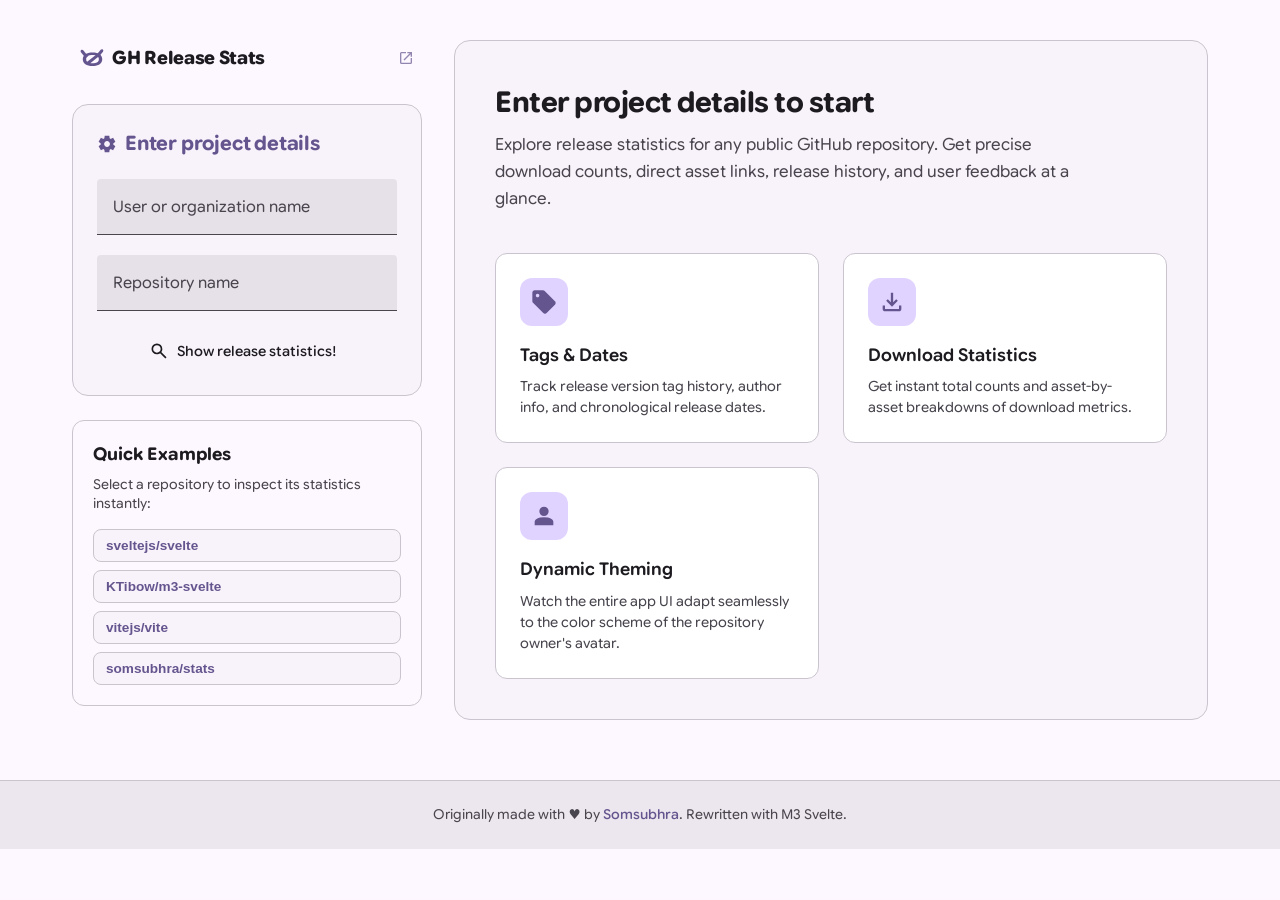
==== commit 85984c90: "Remove Header top bar, place brand header inside sidebar" ====
--- a/gh-stats/index.html
+++ b/gh-stats/index.html
@@ -17,8 +17,8 @@
         --m3-font-mono: 'JetBrains Mono', monospace;
       }
     </style>
-    <script type="module" crossorigin src="/gh-stats/assets/index-D_oNCW15.js"></script>
-    <link rel="stylesheet" crossorigin href="/gh-stats/assets/index-BmqYJPuV.css">
+    <script type="module" crossorigin src="/gh-stats/assets/index-C4dkba8W.js"></script>
+    <link rel="stylesheet" crossorigin href="/gh-stats/assets/index-BeLBGUkI.css">
   </head>
   <body>
     <div id="app"></div>
--- a/gh-stats/assets/index-BeLBGUkI.css
+++ b/gh-stats/assets/index-BeLBGUkI.css
@@ -0,0 +1 @@
+@font-face{font-family:Google Sans Flex Variable;font-style:oblique 0deg 10deg;font-display:swap;font-weight:1 1000;font-stretch:25% 151%;src:url(/gh-stats/assets/google-sans-flex-canadian-aboriginal-full-normal-Cj03yycx.woff2)format("woff2-variations");unicode-range:U+2C7,U+2D8-2D9,U+2DB,U+307,U+1400-167F,U+18B0-18F5,U+25CC,U+11AB?}@font-face{font-family:Google Sans Flex Variable;font-style:oblique 0deg 10deg;font-display:swap;font-weight:1 1000;font-stretch:25% 151%;src:url(/gh-stats/assets/google-sans-flex-cherokee-full-normal-CV4u-O7m.woff2)format("woff2-variations");unicode-range:U+300-302,U+304,U+30B-30C,U+323-324,U+330-331,U+13A0-13FF,U+AB70-ABBF}@font-face{font-family:Google Sans Flex Variable;font-style:oblique 0deg 10deg;font-display:swap;font-weight:1 1000;font-stretch:25% 151%;src:url(/gh-stats/assets/google-sans-flex-math-full-normal-z8aw91EE.woff2)format("woff2-variations");unicode-range:U+302-303,U+305,U+307-308,U+310,U+312,U+315,U+31A,U+326-327,U+32C,U+32F-330,U+332-333,U+338,U+33A,U+346,U+34D,U+391-3A1,U+3A3-3A9,U+3B1-3C9,U+3D1,U+3D5-3D6,U+3F0-3F1,U+3F4-3F5,U+2016-2017,U+2034-2038,U+203C,U+2040,U+2043,U+2047,U+2050,U+2057,U+205F,U+2070-2071,U+2074-208E,U+2090-209C,U+20D0-20DC,U+20E1,U+20E5-20EF,U+2100-2112,U+2114-2115,U+2117-2121,U+2123-214F,U+2190,U+2192,U+2194-21AE,U+21B0-21E5,U+21F1-21F2,U+21F4-2211,U+2213-2214,U+2216-22FF,U+2308-230B,U+2310,U+2319,U+231C-2321,U+2336-237A,U+237C,U+2395,U+239B-23B7,U+23D0,U+23DC-23E1,U+2474-2475,U+25AF,U+25B3,U+25B7,U+25BD,U+25C1,U+25CA,U+25CC,U+25FB,U+266D-266F,U+27C0-27FF,U+2900-2AFF,U+2B0E-2B11,U+2B30-2B4C,U+2BFE,U+3030,U+FF5B,U+FF5D,U+1D400-1D7FF,U+1EE??}@font-face{font-family:Google Sans Flex Variable;font-style:oblique 0deg 10deg;font-display:swap;font-weight:1 1000;font-stretch:25% 151%;src:url(/gh-stats/assets/google-sans-flex-nushu-full-normal-C8ZFTV43.woff2)format("woff2-variations");unicode-range:U+2003,U+3000,U+3002,U+4E00,U+FE12,U+16FE1,U+1B170-1B2FB}@font-face{font-family:Google Sans Flex Variable;font-style:oblique 0deg 10deg;font-display:swap;font-weight:1 1000;font-stretch:25% 151%;src:url(/gh-stats/assets/google-sans-flex-symbols-full-normal-BwDdJVm2.woff2)format("woff2-variations");unicode-range:U+1-C,U+E-1F,U+7F-9F,U+20DD-20E0,U+20E2-20E4,U+2150-218F,U+2190,U+2192,U+2194-2199,U+21AF,U+21E6-21F0,U+21F3,U+2218-2219,U+2299,U+22C4-22C6,U+2300-243F,U+2440-244A,U+2460-24FF,U+25A0-27BF,U+28??,U+2921-2922,U+2981,U+29BF,U+29EB,U+2B??,U+4DC0-4DFF,U+FFF9-FFFB,U+10140-1018E,U+10190-1019C,U+101A0,U+101D0-101FD,U+102E0-102FB,U+10E60-10E7E,U+1D2C0-1D2D3,U+1D2E0-1D37F,U+1F0??,U+1F100-1F1AD,U+1F1E6-1F1FF,U+1F30D-1F30F,U+1F315,U+1F31C,U+1F31E,U+1F320-1F32C,U+1F336,U+1F378,U+1F37D,U+1F382,U+1F393-1F39F,U+1F3A7-1F3A8,U+1F3AC-1F3AF,U+1F3C2,U+1F3C4-1F3C6,U+1F3CA-1F3CE,U+1F3D4-1F3E0,U+1F3ED,U+1F3F1-1F3F3,U+1F3F5-1F3F7,U+1F408,U+1F415,U+1F41F,U+1F426,U+1F43F,U+1F441-1F442,U+1F444,U+1F446-1F449,U+1F44C-1F44E,U+1F453,U+1F46A,U+1F47D,U+1F4A3,U+1F4B0,U+1F4B3,U+1F4B9,U+1F4BB,U+1F4BF,U+1F4C8-1F4CB,U+1F4D6,U+1F4DA,U+1F4DF,U+1F4E3-1F4E6,U+1F4EA-1F4ED,U+1F4F7,U+1F4F9-1F4FB,U+1F4FD-1F4FE,U+1F503,U+1F507-1F50B,U+1F50D,U+1F512-1F513,U+1F53E-1F54A,U+1F54F-1F5FA,U+1F610,U+1F650-1F67F,U+1F687,U+1F68D,U+1F691,U+1F694,U+1F698,U+1F6AD,U+1F6B2,U+1F6B9-1F6BA,U+1F6BC,U+1F6C6-1F6CF,U+1F6D3-1F6D7,U+1F6E0-1F6EA,U+1F6F0-1F6F3,U+1F6F7-1F6FC,U+1F7??,U+1F800-1F80B,U+1F810-1F847,U+1F850-1F859,U+1F860-1F887,U+1F890-1F8AD,U+1F8B0-1F8BB,U+1F8C0-1F8C1,U+1F900-1F90B,U+1F93B,U+1F946,U+1F984,U+1F996,U+1F9E9,U+1FA00-1FA6F,U+1FA70-1FA7C,U+1FA80-1FA89,U+1FA8F-1FAC6,U+1FACE-1FADC,U+1FADF-1FAE9,U+1FAF0-1FAF8,U+1FB??}@font-face{font-family:Google Sans Flex Variable;font-style:oblique 0deg 10deg;font-display:swap;font-weight:1 1000;font-stretch:25% 151%;src:url(/gh-stats/assets/google-sans-flex-syriac-full-normal-D_HL2ncx.woff2)format("woff2-variations");unicode-range:U+303-304,U+307-308,U+30A,U+320,U+323-325,U+32D-32E,U+330-331,U+60C,U+61B-61C,U+61F,U+621,U+640,U+64B-655,U+660-66C,U+670,U+700-74F,U+860-86A,U+1DF8,U+1DFA,U+200C-200F,U+25CC,U+2670-2671}@font-face{font-family:Google Sans Flex Variable;font-style:oblique 0deg 10deg;font-display:swap;font-weight:1 1000;font-stretch:25% 151%;src:url(/gh-stats/assets/google-sans-flex-tifinagh-full-normal-BPmlgRLm.woff2)format("woff2-variations");unicode-range:U+2C7,U+301-302,U+304,U+306-307,U+309,U+323,U+331,U+200C-200D,U+202E,U+25CC,U+2D30-2D7F}@font-face{font-family:Google Sans Flex Variable;font-style:oblique 0deg 10deg;font-display:swap;font-weight:1 1000;font-stretch:25% 151%;src:url(/gh-stats/assets/google-sans-flex-vietnamese-full-normal-dGb4j3IF.woff2)format("woff2-variations");unicode-range:U+102-103,U+110-111,U+128-129,U+168-169,U+1A0-1A1,U+1AF-1B0,U+300-301,U+303-304,U+308-309,U+323,U+329,U+1EA0-1EF9,U+20AB}@font-face{font-family:Google Sans Flex Variable;font-style:oblique 0deg 10deg;font-display:swap;font-weight:1 1000;font-stretch:25% 151%;src:url(/gh-stats/assets/google-sans-flex-latin-ext-full-normal-ZehznIcO.woff2)format("woff2-variations");unicode-range:U+100-2BA,U+2BD-2C5,U+2C7-2CC,U+2CE-2D7,U+2DD-2FF,U+304,U+308,U+329,U+1D00-1DBF,U+1E00-1E9F,U+1EF2-1EFF,U+2020,U+20A0-20AB,U+20AD-20C0,U+2113,U+2C60-2C7F,U+A720-A7FF}@font-face{font-family:Google Sans Flex Variable;font-style:oblique 0deg 10deg;font-display:swap;font-weight:1 1000;font-stretch:25% 151%;src:url(/gh-stats/assets/google-sans-flex-latin-full-normal-BV7_IxuE.woff2)format("woff2-variations");unicode-range:U+??,U+131,U+152-153,U+2BB-2BC,U+2C6,U+2DA,U+2DC,U+304,U+308,U+329,U+2000-206F,U+20AC,U+2122,U+2191,U+2193,U+2212,U+2215,U+FEFF,U+FFFD}@font-face{font-family:Google Sans Code;font-style:normal;font-display:swap;font-weight:400;src:url([data-uri])format("woff2"),url([data-uri])format("woff");unicode-range:U+61F,U+640,U+2015,U+201B,U+2020-2021,U+2030,U+204F,U+25CC,U+2E28-2E29,U+2E41,U+1E900-1E95F}@font-face{font-family:Google Sans Code;font-style:normal;font-display:swap;font-weight:400;src:url([data-uri])format("woff2"),url([data-uri])format("woff");unicode-range:U+2C7,U+2D8-2D9,U+2DB,U+307,U+1400-167F,U+18B0-18F5,U+25CC,U+11AB?}@font-face{font-family:Google Sans Code;font-style:normal;font-display:swap;font-weight:400;src:url([data-uri])format("woff2"),url([data-uri])format("woff");unicode-range:U+300-302,U+304,U+30B-30C,U+323-324,U+330-331,U+13A0-13FF,U+AB70-ABBF}@font-face{font-family:Google Sans Code;font-style:normal;font-display:swap;font-weight:400;src:url(/gh-stats/assets/google-sans-code-math-400-normal-C2EgcUvD.woff2)format("woff2"),url(/gh-stats/assets/google-sans-code-math-400-normal-CZ27nafP.woff)format("woff");unicode-range:U+302-303,U+305,U+307-308,U+310,U+312,U+315,U+31A,U+326-327,U+32C,U+32F-330,U+332-333,U+338,U+33A,U+346,U+34D,U+391-3A1,U+3A3-3A9,U+3B1-3C9,U+3D1,U+3D5-3D6,U+3F0-3F1,U+3F4-3F5,U+2016-2017,U+2034-2038,U+203C,U+2040,U+2043,U+2047,U+2050,U+2057,U+205F,U+2070-2071,U+2074-208E,U+2090-209C,U+20D0-20DC,U+20E1,U+20E5-20EF,U+2100-2112,U+2114-2115,U+2117-2121,U+2123-214F,U+2190,U+2192,U+2194-21AE,U+21B0-21E5,U+21F1-21F2,U+21F4-2211,U+2213-2214,U+2216-22FF,U+2308-230B,U+2310,U+2319,U+231C-2321,U+2336-237A,U+237C,U+2395,U+239B-23B7,U+23D0,U+23DC-23E1,U+2474-2475,U+25AF,U+25B3,U+25B7,U+25BD,U+25C1,U+25CA,U+25CC,U+25FB,U+266D-266F,U+27C0-27FF,U+2900-2AFF,U+2B0E-2B11,U+2B30-2B4C,U+2BFE,U+3030,U+FF5B,U+FF5D,U+1D400-1D7FF,U+1EE??}@font-face{font-family:Google Sans Code;font-style:normal;font-display:swap;font-weight:400;src:url([data-uri])format("woff2"),url([data-uri])format("woff");unicode-range:U+300,U+306-308,U+313,U+483,U+20DB,U+25CC,U+10350-1037A}@font-face{font-family:Google Sans Code;font-style:normal;font-display:swap;font-weight:400;src:url(/gh-stats/assets/google-sans-code-symbols-400-normal-BtBR4e7S.woff2)format("woff2"),url(/gh-stats/assets/google-sans-code-symbols-400-normal-Bi-bzCg9.woff)format("woff");unicode-range:U+1-C,U+E-1F,U+7F-9F,U+20DD-20E0,U+20E2-20E4,U+2150-218F,U+2190,U+2192,U+2194-2199,U+21AF,U+21E6-21F0,U+21F3,U+2218-2219,U+2299,U+22C4-22C6,U+2300-243F,U+2440-244A,U+2460-24FF,U+25A0-27BF,U+28??,U+2921-2922,U+2981,U+29BF,U+29EB,U+2B??,U+4DC0-4DFF,U+FFF9-FFFB,U+10140-1018E,U+10190-1019C,U+101A0,U+101D0-101FD,U+102E0-102FB,U+10E60-10E7E,U+1D2C0-1D2D3,U+1D2E0-1D37F,U+1F0??,U+1F100-1F1AD,U+1F1E6-1F1FF,U+1F30D-1F30F,U+1F315,U+1F31C,U+1F31E,U+1F320-1F32C,U+1F336,U+1F378,U+1F37D,U+1F382,U+1F393-1F39F,U+1F3A7-1F3A8,U+1F3AC-1F3AF,U+1F3C2,U+1F3C4-1F3C6,U+1F3CA-1F3CE,U+1F3D4-1F3E0,U+1F3ED,U+1F3F1-1F3F3,U+1F3F5-1F3F7,U+1F408,U+1F415,U+1F41F,U+1F426,U+1F43F,U+1F441-1F442,U+1F444,U+1F446-1F449,U+1F44C-1F44E,U+1F453,U+1F46A,U+1F47D,U+1F4A3,U+1F4B0,U+1F4B3,U+1F4B9,U+1F4BB,U+1F4BF,U+1F4C8-1F4CB,U+1F4D6,U+1F4DA,U+1F4DF,U+1F4E3-1F4E6,U+1F4EA-1F4ED,U+1F4F7,U+1F4F9-1F4FB,U+1F4FD-1F4FE,U+1F503,U+1F507-1F50B,U+1F50D,U+1F512-1F513,U+1F53E-1F54A,U+1F54F-1F5FA,U+1F610,U+1F650-1F67F,U+1F687,U+1F68D,U+1F691,U+1F694,U+1F698,U+1F6AD,U+1F6B2,U+1F6B9-1F6BA,U+1F6BC,U+1F6C6-1F6CF,U+1F6D3-1F6D7,U+1F6E0-1F6EA,U+1F6F0-1F6F3,U+1F6F7-1F6FC,U+1F7??,U+1F800-1F80B,U+1F810-1F847,U+1F850-1F859,U+1F860-1F887,U+1F890-1F8AD,U+1F8B0-1F8BB,U+1F8C0-1F8C1,U+1F900-1F90B,U+1F93B,U+1F946,U+1F984,U+1F996,U+1F9E9,U+1FA00-1FA6F,U+1FA70-1FA7C,U+1FA80-1FA89,U+1FA8F-1FAC6,U+1FACE-1FADC,U+1FADF-1FAE9,U+1FAF0-1FAF8,U+1FB??}@font-face{font-family:Google Sans Code;font-style:normal;font-display:swap;font-weight:400;src:url([data-uri])format("woff2"),url(/gh-stats/assets/google-sans-code-symbols2-400-normal-BNMS1DcU.woff)format("woff");unicode-range:U+2000-2001,U+2004-2008,U+200A,U+23B8-23BD,U+2500-259F}@font-face{font-family:Google Sans Code;font-style:normal;font-display:swap;font-weight:400;src:url([data-uri])format("woff2"),url([data-uri])format("woff");unicode-range:U+303-304,U+307-308,U+30A,U+320,U+323-325,U+32D-32E,U+330-331,U+60C,U+61B-61C,U+61F,U+621,U+640,U+64B-655,U+660-66C,U+670,U+700-74F,U+860-86A,U+1DF8,U+1DFA,U+200C-200F,U+25CC,U+2670-2671}@font-face{font-family:Google Sans Code;font-style:normal;font-display:swap;font-weight:400;src:url(/gh-stats/assets/google-sans-code-vietnamese-400-normal-CWRUr5CO.woff2)format("woff2"),url(/gh-stats/assets/google-sans-code-vietnamese-400-normal-BG8llNp1.woff)format("woff");unicode-range:U+102-103,U+110-111,U+128-129,U+168-169,U+1A0-1A1,U+1AF-1B0,U+300-301,U+303-304,U+308-309,U+323,U+329,U+1EA0-1EF9,U+20AB}@font-face{font-family:Google Sans Code;font-style:normal;font-display:swap;font-weight:400;src:url(/gh-stats/assets/google-sans-code-latin-ext-400-normal-xZllot2U.woff2)format("woff2"),url(/gh-stats/assets/google-sans-code-latin-ext-400-normal-Lq9fiLbm.woff)format("woff");unicode-range:U+100-2BA,U+2BD-2C5,U+2C7-2CC,U+2CE-2D7,U+2DD-2FF,U+304,U+308,U+329,U+1D00-1DBF,U+1E00-1E9F,U+1EF2-1EFF,U+2020,U+20A0-20AB,U+20AD-20C0,U+2113,U+2C60-2C7F,U+A720-A7FF}@font-face{font-family:Google Sans Code;font-style:normal;font-display:swap;font-weight:400;src:url(/gh-stats/assets/google-sans-code-latin-400-normal-CqaqKeEp.woff2)format("woff2"),url(/gh-stats/assets/google-sans-code-latin-400-normal-D6KWKkes.woff)format("woff");unicode-range:U+??,U+131,U+152-153,U+2BB-2BC,U+2C6,U+2DA,U+2DC,U+304,U+308,U+329,U+2000-206F,U+20AC,U+2122,U+2191,U+2193,U+2212,U+2215,U+FEFF,U+FFFD}@layer base{*,:before,:after{box-sizing:inherit}.m3-container{box-sizing:border-box;-webkit-tap-highlight-color:transparent}.m3-container a,a.m3-container{text-decoration:none}.m3-container dialog,dialog.m3-container{margin:auto}:root{accent-color:var(--m3c-primary)}:focus-visible{outline:none;animation:.6s cubic-bezier(.14,5.63,.4,.5) forwards focus-outward}}@layer tokens{:root{--m3-elevation-0:none;--m3-elevation-1: 0px 1px 2px 0px oklch(from var(--m3c-shadow) l c h / .3),  0px 1px 3px 1px oklch(from var(--m3c-shadow) l c h / .15);--m3-elevation-2:0px 1px 2px 0px oklch(from var(--m3c-shadow) l c h / .3), 0px 2px 6px 2px oklch(from var(--m3c-shadow) l c h / .15);--m3-elevation-3:0px 1px 3px 0px oklch(from var(--m3c-shadow) l c h / .3), 0px 4px 8px 3px oklch(from var(--m3c-shadow) l c h / .15);--m3-elevation-4:0px 2px 3px 0px oklch(from var(--m3c-shadow) l c h / .3), 0px 6px 10px 4px oklch(from var(--m3c-shadow) l c h / .15);--m3-elevation-5:0px 4px 4px 0px oklch(from var(--m3c-shadow) l c h / .3), 0px 8px 12px 6px oklch(from var(--m3c-shadow) l c h / .15);--m3-shape-none:0;--m3-shape-extra-small:4px;--m3-shape-small:8px;--m3-shape-medium:12px;--m3-shape-large:16px;--m3-shape-large-increased:20px;--m3-shape-extra-large:28px;--m3-shape-full:calc(infinity * 1px);--m3-optical-centering-coefficient:.11;--m3-font:"Google Sans Flex", "Google Sans Flex Variable", Roboto, system-ui;--m3-font-mono:"Google Sans Code", monospace;--m3-timing-function-fast-spatial:linear(0, .02, .07, .15, .25 7.8%, .65 15.5%, .81, .93, 1.015, 1.07 29.9%, 1.09, 1.092 38.3%, 1.015 55.9%, .99 66.2%, 1);--m3-duration-fast-spatial:.383s;--m3-easing-fast-spatial:var(--m3-timing-function-fast-spatial) var(--m3-duration-fast-spatial);--m3-timing-function-spatial:linear(0, .018, .06, .13, .2 9%, .53 18%, .692, .82, .9, .96, .99 45%, 1.012 54%, 1);--m3-duration-spatial:.45s;--m3-easing-spatial:var(--m3-timing-function-spatial) var(--m3-duration-spatial);--m3-timing-function-slow-spatial:linear(0, .015, .06, .12, .195 9%, .54 19%, .7, .82, .9, .954, .99 46%, 1.01 55%, 1.01, 1);--m3-duration-slow-spatial:.6s;--m3-easing-slow-spatial:var(--m3-timing-function-slow-spatial) var(--m3-duration-slow-spatial);--m3-timing-function-fast:linear(0, .02 2.3%, .08 5.1%, .265, .452, .61, .732, .82 33.7%, .89, .93 46.9%, .974 58.6%, .994, 1);--m3-duration-fast:.15s;--m3-easing-fast:var(--m3-timing-function-fast) var(--m3-duration-fast);--m3-timing-function:linear(0, .016 2%, .08 5%, .26, .45, .605, .726, .815 33%, .89, .935 47%, .972 58%, .996, 1);--m3-duration:.233s;--m3-easing:var(--m3-timing-function) var(--m3-duration);--m3-timing-function-slow:linear(0, .016 2%, .08 5%, .26, .452, .61, .73, .82 33%, .89, .932 46%, .975 58%, .995, 1);--m3-duration-slow:.333s;--m3-easing-slow:var(--m3-timing-function-slow) var(--m3-duration-slow);--m3-timing-function-emphasized:linear(0, .01 3.2%, .03, .06, .11, .19 13.3%, .25, .32, .43, .53, .61 19.3%, .69, .74, .78, .81 27.2%, .88, .92 40.6%, .964 55%, .994, 1);--m3-timing-function-emphasized-accel:cubic-bezier(.3, 0, .8, .15);--m3-timing-function-emphasized-decel:cubic-bezier(.05, .7, .1, 1);--m3-timing-function-zeno:linear(0, .175, .32, .44, .54, .62 17.2%, .73, .81, .87 36.1%, .926, .96 55.6%, .99, 1);--m3-card-shape:var(--m3-shape-medium);--m3-field-filled-shape:var(--m3-shape-extra-small)}}:root{--m3v-background:var(--m3c-surface)}@keyframes focus-outward{0%{box-shadow:0 0 0 0px var(--m3c-secondary)}to{box-shadow:0 0 0 3px var(--m3c-secondary)}}@keyframes focus-inward{0%{box-shadow:inset 0 0 0 0px var(--m3c-secondary)}to{box-shadow:inset 0 0 0 3px var(--m3c-secondary)}}[placeholder]::placeholder{color:oklch(from var(--m3c-on-surface) l c h / .5);opacity:1}::selection{background-color:var(--m3c-tertiary-container);color:var(--m3c-on-tertiary-container)}:root{--m3-font:"Google Sans Flex Variable", "Google Sans Flex", system-ui, sans-serif;--m3-font-mono:"Google Sans Code", monospace;font-family:var(--m3-font);background-color:var(--m3c-surface);color:var(--m3c-on-surface);font-size:1rem;font-weight:400;line-height:1.5;font-family:var(--m3-font);box-sizing:border-box}*,:before,:after{box-sizing:inherit;font-variation-settings:"ROND" 100;transition:background-color .5s cubic-bezier(.2,.8,.2,1),color .5s cubic-bezier(.2,.8,.2,1),border-color .5s cubic-bezier(.2,.8,.2,1),box-shadow .5s cubic-bezier(.2,.8,.2,1),fill .5s cubic-bezier(.2,.8,.2,1),stroke .5s cubic-bezier(.2,.8,.2,1)}body{min-height:100vh;margin:0;padding:0}.m3-container{box-sizing:border-box!important;display:inline-flex!important}.m3-container:has(>input:not([type=checkbox]):not([type=radio])){align-items:center!important;height:56px!important;min-height:56px!important;display:flex!important}.m3-container>input:not([type=checkbox]):not([type=radio]){height:100%!important;min-height:56px!important}button.m3-container,a.m3-container{justify-content:center!important;align-items:center!important;height:40px!important;min-height:40px!important;padding:0 24px!important;display:inline-flex!important}button.m3-container.icon-left,a.m3-container.icon-left{gap:8px!important;padding-left:16px!important}.m3-container.lines-1{height:56px!important}.m3-container.lines-2{height:72px!important}.m3-container.lines-3{height:88px!important}hr.svelte-1a7avfj{border:none;border-bottom:solid 1px var(--m3c-outline-variant);height:0;margin:0}.inset.svelte-1a7avfj{margin-left:1rem;margin-right:1rem}svg.svelte-tjrm9p{flex-shrink:0;overflow:visible}:where(.m3-layer){-webkit-tap-highlight-color:transparent;position:relative}:where(.m3-layer):before{content:"";position:absolute;inset:0}:where(.m3-layer):after{content:"";border-radius:inherit;pointer-events:none;opacity:0;transition:opacity var(--m3-easing-fast);background-color:currentColor;position:absolute;inset:0}:disabled.m3-layer:after,input:disabled+.layer-container.m3-layer:after{display:none}label:has(>input:disabled).m3-layer:after{display:none}@media (hover:hover){:hover.m3-layer:after,:active.m3-layer:after{opacity:.08}}:focus-visible.m3-layer:after,input:focus-visible+.layer-container.m3-layer:after,html:not(.js) :active.m3-layer:after{opacity:.12}label:has(>input:focus-visible).m3-layer:after{opacity:.12}.m3-container.xs.svelte-eefjof{font-family:var(--m3-font);height:--m3-density(2rem);--shape:1rem;--square-shape:var(--m3-shape-medium);--pressed-shape:var(--m3-shape-small);gap:.5rem;padding:0 .75rem;font-size:.875rem;font-weight:500;line-height:1.429}.m3-container.xs.svelte-eefjof.icon-full{width:2rem;padding:0}.m3-container.s.svelte-eefjof{font-family:var(--m3-font);height:--m3-density(2.5rem);--shape:1.25rem;--square-shape:var(--m3-shape-medium);--pressed-shape:var(--m3-shape-small);gap:.5rem;padding:0 1rem;font-size:.875rem;font-weight:500;line-height:1.429}.m3-container.s.svelte-eefjof.icon-full{width:2.5rem;padding:0}.m3-container.m.svelte-eefjof{font-family:var(--m3-font);height:--m3-density(3.5rem);--shape:1.75rem;--square-shape:var(--m3-shape-large);--pressed-shape:var(--m3-shape-medium);gap:.5rem;padding:0 1.5rem;font-size:1rem;font-weight:500;line-height:1.5}.m3-container.m.svelte-eefjof.icon-left>svg{width:1.5rem;height:1.5rem}.m3-container.m.svelte-eefjof.icon-full{width:3.5rem;padding:0}.m3-container.m.svelte-eefjof.icon-full>svg{width:1.5rem;height:1.5rem}.m3-container.l.svelte-eefjof{font-family:var(--m3-font);height:--m3-density(6rem);--shape:3rem;--square-shape:var(--m3-shape-extra-large);--pressed-shape:var(--m3-shape-large);gap:.75rem;padding:0 3rem;font-size:1.5rem;font-weight:400;line-height:1.333}.m3-container.l.svelte-eefjof.icon-left>svg{width:2rem;height:2rem}.m3-container.l.svelte-eefjof.icon-full{width:6rem;padding:0}.m3-container.l.svelte-eefjof.icon-full>svg{width:2rem;height:2rem}.m3-container.xl.svelte-eefjof{font-family:var(--m3-font);height:--m3-density(8.5rem);--shape:4.25rem;--square-shape:var(--m3-shape-extra-large);--pressed-shape:var(--m3-shape-large);gap:1rem;padding:0 4rem;font-size:2rem;font-weight:400;line-height:1.25}.m3-container.xl.svelte-eefjof.icon-left>svg{width:2.5rem;height:2.5rem}.m3-container.xl.svelte-eefjof.icon-full{width:8.5rem;padding:0}.m3-container.xl.svelte-eefjof.icon-full>svg{width:2.5rem;height:2.5rem}.m3-container.svelte-eefjof{border-radius:var(--shape);transition:border-radius var(--m3-easing-fast-spatial), box-shadow var(--m3-easing-fast), background-color var(--m3-easing-fast), color var(--m3-easing-fast);cursor:pointer;-webkit-user-select:none;user-select:none;background-color:#0000;border:none;justify-content:center;align-items:center;display:inline-flex}.m3-container.svelte-eefjof:disabled{background-color:oklch(from var(--m3c-on-surface) l c h / .12);color:oklch(from var(--m3c-on-surface) l c h / .38);cursor:auto}.m3-container.svelte-eefjof:has(>input:disabled){background-color:oklch(from var(--m3c-on-surface) l c h / .12);color:oklch(from var(--m3c-on-surface) l c h / .38);cursor:auto}.m3-container.svelte-eefjof.elevated:not(:disabled,:has(>input:disabled)){background-color:var(--m3c-surface-container-low);color:var(--m3c-primary);box-shadow:var(--m3-elevation-1)}.m3-container.svelte-eefjof.elevated:not(:disabled,:has(>input:disabled)):has(>input:checked){background-color:var(--m3c-primary);color:var(--m3c-on-primary)}@media (hover:hover){.m3-container.svelte-eefjof.elevated:not(:disabled,:has(>input:disabled)):hover{box-shadow:var(--m3-elevation-2)}}.m3-container.svelte-eefjof.filled:not(:disabled,:has(>input:disabled)){background-color:var(--m3c-primary);color:var(--m3c-on-primary)}.m3-container.svelte-eefjof.filled:not(:disabled,:has(>input:disabled)):has(>input:is([type=checkbox],[type=radio]):not(:checked)){background-color:var(--m3c-surface-container);color:var(--m3c-on-surface-variant)}.m3-container.svelte-eefjof.tonal:not(:disabled,:has(>input:disabled)){background-color:var(--m3c-secondary-container);color:var(--m3c-on-secondary-container)}.m3-container.svelte-eefjof.tonal:not(:disabled,:has(>input:disabled)):has(>input:checked){background-color:var(--m3c-secondary);color:var(--m3c-on-secondary)}.m3-container.svelte-eefjof.outlined{outline:1px solid var(--m3c-outline-variant);outline-offset:-1px}.m3-container.svelte-eefjof.outlined.l{outline-offset:-2px;outline-width:2px}.m3-container.svelte-eefjof.outlined.xl{outline-offset:-3px;outline-width:3px}.m3-container.svelte-eefjof.outlined:not(:disabled,:has(>input:disabled)){outline-color:var(--m3c-outline-variant);color:var(--m3c-on-surface-variant)}.m3-container.svelte-eefjof.outlined:not(:disabled,:has(>input:disabled)):has(>input:checked){outline-color:var(--m3c-inverse-surface);background-color:var(--m3c-inverse-surface);color:var(--m3c-inverse-on-surface)}.m3-container.svelte-eefjof.outlined:has(>input:disabled){outline-color:oklch(from var(--m3c-on-surface) l c h / .12);background-color:#0000}.m3-container.svelte-eefjof.text:not(:disabled,:has(>input:disabled)){color:var(--m3c-primary)}@media (hover:hover){.m3-container.svelte-eefjof:is(.filled:where(.svelte-eefjof),.tonal:where(.svelte-eefjof)):not(:disabled,label):hover{box-shadow:var(--m3-elevation-1)}}:is(.m3-container.svelte-eefjof.square:not(:has(>input:checked),:open>summary:where(.svelte-eefjof)),.m3-container.svelte-eefjof:not(.square):is(:where(.svelte-eefjof):has(>input:checked),:open>summary:where(.svelte-eefjof))){border-radius:var(--square-shape)}.m3-container.svelte-eefjof:active:not(:disabled,:has(>input:disabled)){border-radius:var(--pressed-shape)!important}.m3-container.svelte-eefjof>*{flex-shrink:0}.m3-container.svelte-eefjof>svg{width:1.25rem;height:1.25rem}.m3-container.svelte-eefjof>input{opacity:0;pointer-events:none;width:0;height:0;position:absolute}.m3-container.svelte-eefjof{-webkit-print-color-adjust:exact;print-color-adjust:exact}@media screen and (forced-colors:active){.m3-container.svelte-eefjof:is(.elevated:where(.svelte-eefjof),.filled:where(.svelte-eefjof),.tonal:where(.svelte-eefjof)){background-color:#0000;border:1px solid}.m3-container.svelte-eefjof:disabled{opacity:.38}}.m3-container.svelte-mxwuxu{border-radius:var(--m3-card-shape);background-color:var(--m3c-surface);--m3v-background:var(--m3c-surface);color:var(--m3c-on-surface);border:none;flex-direction:column;padding:1rem;display:flex}button.svelte-mxwuxu{text-align:inherit;font:inherit;letter-spacing:inherit;cursor:pointer;transition:box-shadow var(--m3-easing-fast)}@media (hover:hover){button.svelte-mxwuxu:hover{box-shadow:var(--m3-elevation-1)}button.elevated.svelte-mxwuxu:hover{box-shadow:var(--m3-elevation-2)}}.elevated.svelte-mxwuxu{background-color:var(--m3c-surface-container-low);--m3v-background:var(--m3c-surface-container-low);box-shadow:var(--m3-elevation-1)}.filled.svelte-mxwuxu{background-color:var(--m3c-surface-container-highest);--m3v-background:var(--m3c-surface-container-highest)}.outlined.svelte-mxwuxu{border:solid 1px var(--m3c-outline-variant)}@media print,(forced-colors:active){.type-filled.svelte-mxwuxu{outline:.125rem solid}}@media (forced-colors:active){.type-elevated.svelte-mxwuxu{outline:.125rem solid}}svg.svelte-ruye1y{color:var(--m3c-primary)}svg.svelte-ruye1y.container{background-color:var(--m3c-primary-container);color:var(--m3c-on-primary-container);border-radius:var(--m3-shape-full)}svg.svelte-ruye1y.center{margin:auto}.m3-container.svelte-1czqzgs{height:--m3-density(3.5rem);align-items:center;min-width:15rem;display:inline-flex;position:relative}input.svelte-1czqzgs{font-family:var(--m3-font);border-radius:var(--m3-field-filled-shape) var(--m3-field-filled-shape) 0 0;background-color:var(--m3c-surface-container-highest);width:100%;height:100%;color:var(--m3c-on-surface);border:none;padding:1.5rem 1rem .5rem;font-size:1rem;font-weight:400;line-height:1.5;animation:none;position:absolute;inset:0}label.svelte-1czqzgs{font-family:var(--m3-font);inset-inline-start:1rem;color:var(--error,var(--m3c-on-surface-variant));font-size:1rem;font-weight:400;line-height:1.5;position:absolute;top:50%;translate:0 -50%}input:where(.svelte-1czqzgs):hover~:is(label.svelte-1czqzgs){color:var(--error,var(--m3c-on-surface))}input:where(.svelte-1czqzgs):focus~:is(label.svelte-1czqzgs){color:var(--error,var(--m3c-primary))}input:where(.svelte-1czqzgs):disabled~:is(label.svelte-1czqzgs){color:oklch(from var(--m3c-on-surface) l c h / .38)}input:where(.svelte-1czqzgs):focus~:is(label.svelte-1czqzgs),input:where(.svelte-1czqzgs):not(:placeholder-shown)~:is(label.svelte-1czqzgs){font-family:var(--m3-font);font-size:.75rem;font-weight:400;line-height:1.333;top:.5rem;translate:0}label.svelte-1czqzgs{pointer-events:none;transition:color .1s,top .1s,translate .1s,font-size .3s,line-height .3s,letter-spacing .3s}.layer.svelte-1czqzgs{border-radius:var(--m3-field-filled-shape) var(--m3-field-filled-shape) 0 0;pointer-events:none;transition:all .1s;position:absolute;inset:0}input:where(.svelte-1czqzgs):enabled:hover~.layer.svelte-1czqzgs{background-color:oklch(from var(--m3c-on-surface) l c h / .08)}.layer.svelte-1czqzgs:after{content:" ";background-color:var(--error,var(--m3c-on-surface-variant));width:100%;height:1px;transition:all .1s;display:block;position:absolute;bottom:0}.m3-container.svelte-1czqzgs svg{color:var(--m3c-on-surface-variant);pointer-events:none}.m3-container.svelte-1czqzgs>.leading{margin-inline-start:.75rem;position:relative}.trailing.svelte-1czqzgs{cursor:pointer;background-color:#0000;border:none;border-start-end-radius:.25rem;border-end-end-radius:.25rem;justify-content:center;align-items:center;height:100%;padding-inline:.75rem;display:flex;position:absolute;inset-inline-end:0}input.svelte-1czqzgs:focus~.layer:where(.svelte-1czqzgs):after{background-color:var(--error,var(--m3c-primary));height:.125rem}.leading-icon.svelte-1czqzgs>input:where(.svelte-1czqzgs){padding-inline-start:3.25rem}.leading-icon.svelte-1czqzgs>label:where(.svelte-1czqzgs){inset-inline-start:3.25rem}.trailing-icon.svelte-1czqzgs>input:where(.svelte-1czqzgs){padding-inline-end:3.25rem}.error.svelte-1czqzgs{--error:var(--m3c-error)}.error.svelte-1czqzgs>input:where(.svelte-1czqzgs):hover~label:where(.svelte-1czqzgs),.error.svelte-1czqzgs>input:where(.svelte-1czqzgs):hover~.layer:where(.svelte-1czqzgs){--error:var(--m3c-on-error-container)}input.svelte-1czqzgs:disabled{background-color:oklch(from var(--m3c-on-surface) l c h / .04);color:oklch(from var(--m3c-on-surface) l c h / .38)}input.svelte-1czqzgs:disabled~.layer:where(.svelte-1czqzgs):after{background-color:oklch(from var(--m3c-on-surface) l c h / .38)}input.svelte-1czqzgs:disabled~svg{color:oklch(from var(--m3c-on-surface) l c h / .38)}.m3-container.svelte-1czqzgs{-webkit-print-color-adjust:exact;print-color-adjust:exact}@media screen and (forced-colors:active){input.svelte-1czqzgs{background-color:field}.layer.svelte-1czqzgs:after,input.svelte-1czqzgs:focus~.layer:where(.svelte-1czqzgs):after{background-color:canvastext}}.m3-container.svelte-1gi5nku{display:flex}.m3-container.svelte-1gi5nku.compact{background-color:var(--m3c-surface-container);justify-content:space-evenly}.m3-container.svelte-1gi5nku.medium{background-color:var(--m3c-surface-container);justify-content:center}.m3-container.svelte-1gi5nku.large{flex-direction:column;gap:.25rem;width:6rem}.m3-container.svelte-1gi5nku.extra-large{flex-direction:column;min-width:13.75rem;max-width:22.5rem;padding-block:1.25rem}@media (width<37.5rem){.m3-container.auto.svelte-1gi5nku{background-color:var(--m3c-surface-container);justify-content:space-evenly}}@media (37.5rem<=width<52.5rem){.m3-container.auto.svelte-1gi5nku{background-color:var(--m3c-surface-container);justify-content:center}}@media (52.5rem<=width<100rem){.m3-container.auto.svelte-1gi5nku{flex-direction:column;gap:.25rem;width:6rem}}@media (width>=100rem){.m3-container.auto.svelte-1gi5nku{flex-direction:column;min-width:13.75rem;max-width:22.5rem;padding-block:1.25rem}}.m3-container.svelte-cudn9{font-family:var(--m3-font);font-size:.75rem;font-weight:500;line-height:1.333;display:flex}.m3-container.svelte-cudn9:is(button:where(.svelte-cudn9)){cursor:pointer;background:0 0;border:none;padding:0}.m3-container.svelte-cudn9 .content:where(.svelte-cudn9){color:var(--m3c-on-surface-variant);transition:var(--m3-easing);align-items:center;gap:.25rem;display:flex}.m3-container.svelte-cudn9 .icon:where(.svelte-cudn9){border-radius:var(--m3-shape-full);transition:var(--m3-easing);justify-content:center;align-items:center;display:flex;position:relative}.m3-container.svelte-cudn9 .icon:where(.svelte-cudn9)>svg{z-index:1}.m3-container.svelte-cudn9 .icon:where(.svelte-cudn9):before{content:" ";background-color:var(--m3c-secondary-container);opacity:0;width:0;transition:opacity var(--m3-easing), inset 0s .5s, width 0s .5s;border-radius:2rem;display:block;position:absolute;inset:0 50%}.m3-container.svelte-cudn9.compact{flex-direction:column;height:4rem;padding-block:.375rem}.m3-container.svelte-cudn9.compact .content.svelte-cudn9{text-align:center;flex-direction:column}.m3-container.svelte-cudn9.compact .content.svelte-cudn9:hover>.icon:where(.svelte-cudn9){background-color:oklch(from currentColor l c h / .08)}:is(.m3-container.svelte-cudn9.compact .content.svelte-cudn9:focus-visible,.m3-container.svelte-cudn9.compact .content.svelte-cudn9:active)>.icon:where(.svelte-cudn9){background-color:oklch(from currentColor l c h / .12)}.m3-container.svelte-cudn9.compact .content.svelte-cudn9>.icon:where(.svelte-cudn9){width:3.5rem;height:2rem}.m3-container.svelte-cudn9.compact .content.svelte-cudn9:after,.m3-container.svelte-cudn9.compact .content.svelte-cudn9>.active-ripple{display:none}.m3-container.svelte-cudn9.compact .content.selected.svelte-cudn9{color:var(--m3c-secondary)}.m3-container.svelte-cudn9.compact .content.selected.svelte-cudn9>.icon:where(.svelte-cudn9){color:var(--m3c-on-secondary-container)}.m3-container.svelte-cudn9.compact .content.selected.svelte-cudn9>.icon:where(.svelte-cudn9):before{opacity:1;width:100%;transition:width var(--m3-easing-fast-spatial), inset var(--m3-easing-fast-spatial);inset:0}.m3-container.svelte-cudn9.medium{height:4rem;padding-block:.75rem}.m3-container.svelte-cudn9.medium .content.svelte-cudn9{border-radius:var(--m3-shape-full);padding-inline:1rem}.m3-container.svelte-cudn9.medium .content.selected.svelte-cudn9{background-color:var(--m3c-secondary-container);color:var(--m3c-on-secondary-container)}.m3-container.svelte-cudn9.large{height:4rem}.m3-container.svelte-cudn9.large .content.svelte-cudn9{padding-block:.375rem}.m3-container.svelte-cudn9.large{flex-direction:column}.m3-container.svelte-cudn9.large .content.svelte-cudn9{text-align:center;flex-direction:column}.m3-container.svelte-cudn9.large .content.svelte-cudn9:hover>.icon:where(.svelte-cudn9){background-color:oklch(from currentColor l c h / .08)}:is(.m3-container.svelte-cudn9.large .content.svelte-cudn9:focus-visible,.m3-container.svelte-cudn9.large .content.svelte-cudn9:active)>.icon:where(.svelte-cudn9){background-color:oklch(from currentColor l c h / .12)}.m3-container.svelte-cudn9.large .content.svelte-cudn9>.icon:where(.svelte-cudn9){width:3.5rem;height:2rem}.m3-container.svelte-cudn9.large .content.svelte-cudn9:after,.m3-container.svelte-cudn9.large .content.svelte-cudn9>.active-ripple{display:none}.m3-container.svelte-cudn9.large .content.selected.svelte-cudn9{color:var(--m3c-secondary)}.m3-container.svelte-cudn9.large .content.selected.svelte-cudn9>.icon:where(.svelte-cudn9){color:var(--m3c-on-secondary-container)}.m3-container.svelte-cudn9.large .content.selected.svelte-cudn9>.icon:where(.svelte-cudn9):before{opacity:1;width:100%;transition:width var(--m3-easing-fast-spatial), inset var(--m3-easing-fast-spatial);inset:0}.m3-container.svelte-cudn9.extra-large{font-family:var(--m3-font);height:3.5rem;padding-inline:1.25rem;font-size:.875rem;font-weight:500;line-height:1.429}.m3-container.svelte-cudn9.extra-large .content.svelte-cudn9{border-radius:var(--m3-shape-full);gap:.75rem;padding-inline:1rem}.m3-container.svelte-cudn9.extra-large .content.selected.svelte-cudn9{background-color:var(--m3c-secondary-container);color:var(--m3c-on-secondary-container)}@media (width<37.5rem){.m3-container.auto.svelte-cudn9{flex-direction:column;height:4rem;padding-block:.375rem}.m3-container.auto.svelte-cudn9 .content.svelte-cudn9{text-align:center;flex-direction:column}.m3-container.auto.svelte-cudn9 .content.svelte-cudn9:hover>.icon:where(.svelte-cudn9){background-color:oklch(from currentColor l c h / .08)}:is(.m3-container.auto.svelte-cudn9 .content.svelte-cudn9:focus-visible,.m3-container.auto.svelte-cudn9 .content.svelte-cudn9:active)>.icon:where(.svelte-cudn9){background-color:oklch(from currentColor l c h / .12)}.m3-container.auto.svelte-cudn9 .content.svelte-cudn9>.icon:where(.svelte-cudn9){width:3.5rem;height:2rem}.m3-container.auto.svelte-cudn9 .content.svelte-cudn9:after,.m3-container.auto.svelte-cudn9 .content.svelte-cudn9>.active-ripple{display:none}.m3-container.auto.svelte-cudn9 .content.selected.svelte-cudn9{color:var(--m3c-secondary)}.m3-container.auto.svelte-cudn9 .content.selected.svelte-cudn9>.icon:where(.svelte-cudn9){color:var(--m3c-on-secondary-container)}.m3-container.auto.svelte-cudn9 .content.selected.svelte-cudn9>.icon:where(.svelte-cudn9):before{opacity:1;width:100%;transition:width var(--m3-easing-fast-spatial), inset var(--m3-easing-fast-spatial);inset:0}}@media (37.5rem<=width<52.5rem){.m3-container.auto.svelte-cudn9{height:4rem;padding-block:.75rem}.m3-container.auto.svelte-cudn9 .content.svelte-cudn9{border-radius:var(--m3-shape-full);padding-inline:1rem}.m3-container.auto.svelte-cudn9 .content.selected.svelte-cudn9{background-color:var(--m3c-secondary-container);color:var(--m3c-on-secondary-container)}}@media (52.5rem<=width<100rem){.m3-container.auto.svelte-cudn9{height:4rem}.m3-container.auto.svelte-cudn9 .content.svelte-cudn9{padding-block:.375rem}.m3-container.auto.svelte-cudn9{flex-direction:column}.m3-container.auto.svelte-cudn9 .content.svelte-cudn9{text-align:center;flex-direction:column}.m3-container.auto.svelte-cudn9 .content.svelte-cudn9:hover>.icon:where(.svelte-cudn9){background-color:oklch(from currentColor l c h / .08)}:is(.m3-container.auto.svelte-cudn9 .content.svelte-cudn9:focus-visible,.m3-container.auto.svelte-cudn9 .content.svelte-cudn9:active)>.icon:where(.svelte-cudn9){background-color:oklch(from currentColor l c h / .12)}.m3-container.auto.svelte-cudn9 .content.svelte-cudn9>.icon:where(.svelte-cudn9){width:3.5rem;height:2rem}.m3-container.auto.svelte-cudn9 .content.svelte-cudn9:after,.m3-container.auto.svelte-cudn9 .content.svelte-cudn9>.active-ripple{display:none}.m3-container.auto.svelte-cudn9 .content.selected.svelte-cudn9{color:var(--m3c-secondary)}.m3-container.auto.svelte-cudn9 .content.selected.svelte-cudn9>.icon:where(.svelte-cudn9){color:var(--m3c-on-secondary-container)}.m3-container.auto.svelte-cudn9 .content.selected.svelte-cudn9>.icon:where(.svelte-cudn9):before{opacity:1;width:100%;transition:width var(--m3-easing-fast-spatial), inset var(--m3-easing-fast-spatial);inset:0}}@media (width>=100rem){.m3-container.auto.svelte-cudn9{font-family:var(--m3-font);height:3.5rem;padding-inline:1.25rem;font-size:.875rem;font-weight:500;line-height:1.429}.m3-container.auto.svelte-cudn9 .content.svelte-cudn9{border-radius:var(--m3-shape-full);gap:.75rem;padding-inline:1rem}.m3-container.auto.svelte-cudn9 .content.selected.svelte-cudn9{background-color:var(--m3c-secondary-container);color:var(--m3c-on-secondary-container)}}.app-footer.svelte-jz8lnl{background-color:var(--m3c-surface-container-high);border-top:1px solid var(--m3c-outline-variant);text-align:center;color:var(--m3c-on-surface-variant);z-index:10;padding:1.5rem;font-size:.85rem;position:relative}.app-footer.svelte-jz8lnl a:where(.svelte-jz8lnl){color:var(--m3c-primary);font-weight:500;text-decoration:none;transition:color .2s,-webkit-text-decoration .2s,text-decoration .2s}.app-footer.svelte-jz8lnl a:where(.svelte-jz8lnl):hover{color:var(--m3c-primary);text-decoration:underline}.footer-content.svelte-jz8lnl{max-width:1200px;margin:0 auto}.footer-content.svelte-jz8lnl p:where(.svelte-jz8lnl){margin:0}.sidebar-section.svelte-129hoe0{flex-direction:column;gap:1.5rem;display:flex}.app-branding.svelte-129hoe0{color:var(--m3c-on-surface);justify-content:space-between;align-items:center;margin-bottom:.25rem;padding:.25rem .5rem;display:flex}.brand-left.svelte-129hoe0{align-items:center;gap:.5rem;display:flex}.brand-logo.svelte-129hoe0{color:var(--m3c-primary)}.brand-title.svelte-129hoe0{letter-spacing:-.3px;font-size:1.15rem;font-weight:800}.brand-link.svelte-129hoe0{color:var(--m3c-primary);opacity:.7;align-items:center;transition:opacity .2s;display:flex}.brand-link.svelte-129hoe0:hover{opacity:1}.search-card.svelte-129hoe0 .m3-container{border-radius:var(--m3-shape-large);background-color:var(--m3c-surface-container-low);border:1px solid var(--m3c-outline-variant);width:100%;padding:1.5rem}.search-title-row.svelte-129hoe0{color:var(--m3c-primary);align-items:center;gap:.5rem;margin-bottom:1.25rem;display:flex}.search-card-title.svelte-129hoe0{letter-spacing:-.2px;margin:0;font-size:1.25rem;font-weight:700}.search-form.svelte-129hoe0{flex-direction:column;gap:1.25rem;display:flex}.search-form.svelte-129hoe0 .m3-container{border:none;border-radius:0;width:100%;padding:0}.avatar-card.svelte-129hoe0 .m3-container{background-color:var(--m3c-surface-container-low);border:1px solid var(--m3c-outline-variant);border-radius:var(--m3-shape-medium);width:100%;padding:1rem}.avatar-container.svelte-129hoe0{align-items:center;gap:1rem;display:flex}.user-avatar.svelte-129hoe0{border:3px solid var(--m3c-primary);width:56px;height:56px;box-shadow:var(--m3-elevation-2);object-fit:cover;border-radius:50%;transition:transform .3s cubic-bezier(.34,1.56,.64,1)}.avatar-card.svelte-129hoe0:hover .user-avatar:where(.svelte-129hoe0){transform:scale(1.1)}.avatar-info.svelte-129hoe0 h3:where(.svelte-129hoe0){color:var(--m3c-on-surface);margin:0 0 .25rem;font-size:1.1rem;font-weight:700}.theme-badge.svelte-129hoe0{color:var(--m3c-primary);background-color:var(--m3c-primary-container-subtle);border-radius:var(--m3-shape-full);padding:.2rem .65rem;font-size:.75rem;font-weight:600;display:inline-block}.examples-card.svelte-129hoe0 .m3-container{border-radius:var(--m3-shape-medium);width:100%;padding:1.25rem}.examples-card.svelte-129hoe0 h3:where(.svelte-129hoe0){color:var(--m3c-on-surface);margin:0 0 .5rem;font-size:1.1rem;font-weight:700}.examples-desc.svelte-129hoe0{color:var(--m3c-on-surface-variant);margin:0 0 1rem;font-size:.85rem;line-height:1.4}.examples-list.svelte-129hoe0{flex-direction:column;gap:.5rem;display:flex}.example-btn.svelte-129hoe0{background-color:var(--m3c-surface-container-low);color:var(--m3c-primary);border:1px solid var(--m3c-outline-variant);border-radius:var(--m3-shape-small);text-align:left;cursor:pointer;padding:.5rem .75rem;font-size:.85rem;font-weight:600;transition:all .2s cubic-bezier(.2,.8,.2,1)}.example-btn.svelte-129hoe0:hover{background-color:var(--m3c-primary-container-subtle);border-color:var(--m3c-primary);transform:translate(4px)}.example-btn.svelte-129hoe0:active{transform:scale(.98)translate(4px)}.total-downloads-card.svelte-pcp0sl>.m3-container{background:linear-gradient(135deg, var(--m3c-primary-container) 0%, var(--m3c-secondary-container) 100%);color:var(--m3c-on-primary-container);border-radius:var(--m3-shape-large);width:100%;box-shadow:var(--m3-elevation-2);margin-bottom:2rem;position:relative;overflow:visible}.total-downloads-card.svelte-pcp0sl>.m3-container:before{content:"";pointer-events:none;border-radius:var(--m3-shape-large);background:radial-gradient(circle at 85% 25%,#ffffff26 0%,#0000 60%);position:absolute;inset:0}.total-downloads-content.svelte-pcp0sl{justify-content:space-between;align-items:center;gap:2rem;width:100%;padding:1.25rem;display:flex}.downloads-left.svelte-pcp0sl{align-items:center;gap:1.5rem;display:flex}.downloads-right.svelte-pcp0sl{flex-direction:column;flex-grow:1;align-items:flex-end;max-width:320px;display:flex;position:relative}@media (width<=650px){.total-downloads-content.svelte-pcp0sl{flex-direction:column;align-items:stretch;gap:1.5rem}.downloads-right.svelte-pcp0sl{align-items:center;max-width:100%}.downloads-right.svelte-pcp0sl svg:where(.svelte-pcp0sl){width:100%}}.total-downloads-icon.svelte-pcp0sl{width:64px;height:64px;filter:drop-shadow(var(--m3-elevation-2));justify-content:center;align-items:center;transition:transform .3s cubic-bezier(.34,1.56,.64,1);display:flex;position:relative}.sunny-shape-bg.svelte-pcp0sl{z-index:1;width:100%;height:100%;animation:12s linear infinite svelte-pcp0sl-spin-infinite;position:absolute;top:0;left:0}.icon-on-top.svelte-pcp0sl{z-index:2;color:var(--m3c-on-primary);justify-content:center;align-items:center;display:flex;position:relative}@keyframes svelte-pcp0sl-spin-infinite{0%{transform:rotate(0)}to{transform:rotate(360deg)}}.total-downloads-card.svelte-pcp0sl:hover .total-downloads-icon:where(.svelte-pcp0sl){transform:scale(1.1)rotate(-10deg)}.total-downloads-text.svelte-pcp0sl{flex-direction:column;display:flex}.total-downloads-text.svelte-pcp0sl h2:where(.svelte-pcp0sl){letter-spacing:-1.5px;font-size:2.75rem;font-weight:800;line-height:1;font-family:var(--m3-font-mono);margin:0}.total-downloads-text.svelte-pcp0sl p:where(.svelte-pcp0sl){opacity:.9;letter-spacing:.2px;margin:.35rem 0 0;font-size:.95rem;font-weight:600}.chart-title.svelte-pcp0sl{opacity:.85;letter-spacing:.8px;text-transform:uppercase;margin-bottom:.35rem;font-size:.7rem;font-weight:800}.chart-svg-wrapper.svelte-pcp0sl{display:block;position:relative}.history-chart-svg.svelte-pcp0sl{display:block;overflow:visible}.chart-tooltip.svelte-pcp0sl{background-color:var(--m3c-surface-container-high);border:1px solid var(--m3c-outline-variant);border-radius:var(--m3-shape-small);box-shadow:var(--m3-elevation-3);z-index:20;pointer-events:none;color:var(--m3c-on-surface);white-space:nowrap;flex-direction:column;gap:.15rem;padding:.35rem .65rem;font-size:.75rem;animation:.15s ease-out svelte-pcp0sl-fadeInTooltip;display:flex;position:absolute;top:-55px;left:50%;transform:translate(-50%)}.tooltip-tag.svelte-pcp0sl{color:var(--m3c-primary);font-weight:700}.tooltip-downloads.svelte-pcp0sl{font-weight:600}.tooltip-date.svelte-pcp0sl{opacity:.7;font-size:.65rem}@keyframes svelte-pcp0sl-fadeInTooltip{0%{opacity:0;transform:translate(-50%,5px)}to{opacity:1;transform:translate(-50%)}}.release-card.svelte-yagd5v{width:100%;position:relative;overflow:hidden}.release-card.svelte-yagd5v .m3-container{border-radius:var(--m3-shape-large);width:100%;overflow:visible}.latest-card.svelte-yagd5v>.m3-container{border:2px solid var(--m3c-primary);background-color:var(--m3c-primary-container-subtle);box-shadow:var(--m3-elevation-2)}.latest-ribbon.svelte-yagd5v{background-color:var(--m3c-primary);color:var(--m3c-on-primary);border-bottom-left-radius:var(--m3-shape-small);letter-spacing:.8px;z-index:10;box-shadow:var(--m3-elevation-1);align-items:center;gap:6px;padding:.35rem .85rem;font-size:.7rem;font-weight:800;display:flex;position:absolute;top:0;right:0}.pulse-dot.svelte-yagd5v{background-color:var(--m3c-on-primary);border-radius:50%;width:6px;height:6px;animation:1.5s ease-in-out infinite svelte-yagd5v-pulse;display:inline-block}@keyframes svelte-yagd5v-pulse{0%{opacity:.5;transform:scale(.85)}50%{opacity:1;transform:scale(1.2)}to{opacity:.5;transform:scale(.85)}}.release-header.svelte-yagd5v{flex-direction:column;gap:.5rem;margin-top:1.5rem;margin-bottom:1rem;display:flex}.latest-card.svelte-yagd5v .release-header:where(.svelte-yagd5v){padding-right:140px}@media (width<=600px){.latest-card.svelte-yagd5v .release-header:where(.svelte-yagd5v){margin-top:1.5rem;padding-right:0}}.release-title-area.svelte-yagd5v{color:var(--m3c-primary);align-items:center;gap:.5rem;display:flex}.release-title.svelte-yagd5v{letter-spacing:-.3px;margin:0;font-size:1.35rem;font-weight:700}.release-title.svelte-yagd5v a:where(.svelte-yagd5v){color:inherit;text-decoration:none;transition:color .2s}.release-title.svelte-yagd5v a:where(.svelte-yagd5v):hover{text-decoration:underline}.copy-btn.svelte-yagd5v{cursor:pointer;color:var(--m3c-on-surface-variant);opacity:.5;background:0 0;border:none;border-radius:50%;justify-content:center;align-items:center;width:28px;height:28px;transition:all .2s;display:inline-flex}.copy-btn.svelte-yagd5v:hover{opacity:1;color:var(--m3c-primary);background-color:var(--m3c-surface-container-highest)}.copy-btn.svelte-yagd5v:active{transform:scale(.9)}.release-metadata.svelte-yagd5v{color:var(--m3c-on-surface-variant);flex-wrap:wrap;gap:1rem;font-size:.85rem;display:flex}.meta-item.svelte-yagd5v{align-items:center;gap:.35rem;display:inline-flex}.author-link.svelte-yagd5v{color:inherit;font-weight:600;text-decoration:none;transition:color .2s}.author-link.svelte-yagd5v:hover{color:var(--m3c-primary);text-decoration:underline}.assets-container.svelte-yagd5v{flex-direction:column;gap:.75rem;margin-top:1rem;display:flex}.assets-header.svelte-yagd5v{flex-wrap:wrap;justify-content:space-between;align-items:center;gap:.75rem;display:flex}.assets-title.svelte-yagd5v{color:var(--m3c-on-surface);align-items:center;gap:.5rem;margin:0;font-size:.95rem;font-weight:700;display:flex}.filter-wrapper.svelte-yagd5v{background-color:var(--m3c-surface-container-high);border:1px solid var(--m3c-outline-variant);border-radius:var(--m3-shape-full);align-items:center;gap:.25rem;width:180px;height:32px;padding:.25rem .75rem;transition:width .3s,border-color .3s;display:flex}.filter-wrapper.svelte-yagd5v:focus-within{border-color:var(--m3c-primary);width:220px}.filter-icon.svelte-yagd5v{color:var(--m3c-on-surface-variant);align-items:center;display:flex}.asset-filter-input.svelte-yagd5v{width:100%;color:var(--m3c-on-surface);font-size:.8rem;font-family:var(--m3-font);background:0 0;border:none}.asset-filter-input.svelte-yagd5v:focus{outline:none}.clear-filter-btn.svelte-yagd5v{cursor:pointer;color:var(--m3c-on-surface-variant);background:0 0;border:none;padding:0;font-size:1.1rem;line-height:1}.assets-list.svelte-yagd5v{flex-direction:column;gap:.5rem;margin:0;padding:0;list-style:none;display:flex}.asset-item.svelte-yagd5v{background-color:var(--m3c-surface-container-low);border:1px solid var(--m3c-outline-variant);border-radius:var(--m3-shape-small);justify-content:space-between;align-items:center;gap:1rem;padding:.65rem 1rem;transition:background-color .2s,border-color .2s;display:flex}.asset-item.svelte-yagd5v:hover{background-color:var(--m3c-surface-container-high);border-color:var(--m3c-primary-container)}@media (width<=650px){.asset-item.svelte-yagd5v{flex-direction:column;align-items:flex-start;gap:.35rem;padding:.75rem 1rem}}.asset-left.svelte-yagd5v{flex-wrap:wrap;align-items:center;gap:.5rem;display:flex}.asset-link.svelte-yagd5v{color:var(--m3c-primary);word-break:break-all;font-size:.95rem;font-weight:600;text-decoration:none;transition:color .2s}.asset-link.svelte-yagd5v:hover{text-decoration:underline}.asset-size.svelte-yagd5v{color:var(--m3c-on-surface-variant);font-size:.8rem}.asset-copy.svelte-yagd5v{opacity:0;width:24px;height:24px}.asset-item.svelte-yagd5v:hover .asset-copy:where(.svelte-yagd5v){opacity:.6}.asset-copy.svelte-yagd5v:hover{opacity:1!important}.asset-right.svelte-yagd5v{color:var(--m3c-on-surface-variant);flex-direction:column;flex-shrink:0;align-items:flex-end;font-size:.8rem;display:flex}@media (width<=650px){.asset-right.svelte-yagd5v{align-items:flex-start;margin-top:.15rem}.asset-copy.svelte-yagd5v{opacity:.5}}.asset-download-count.svelte-yagd5v{color:var(--m3c-on-surface)}.expand-toggle-btn.svelte-yagd5v{border:1px dashed var(--m3c-outline);color:var(--m3c-primary);border-radius:var(--m3-shape-small);cursor:pointer;text-align:center;background:0 0;padding:.5rem;font-size:.85rem;font-weight:600;transition:all .2s}.expand-toggle-btn.svelte-yagd5v:hover{background-color:var(--m3c-primary-container-subtle);border-style:solid;border-color:var(--m3c-primary)}.no-assets-message.svelte-yagd5v{background-color:var(--m3c-surface-container-lowest);border:1px dashed var(--m3c-outline-variant);border-radius:var(--m3-shape-small);color:var(--m3c-on-surface-variant);align-items:center;gap:.5rem;padding:1rem;font-size:.9rem;display:flex}.release-footer.svelte-yagd5v{text-align:right;color:var(--m3c-on-surface-variant);margin-top:1rem;font-size:.85rem}.reactions-wrapper.svelte-yagd5v{background-color:var(--m3c-surface-container-low);border:1px solid var(--m3c-outline-variant);border-radius:var(--m3-shape-small);margin-top:1rem;padding:.75rem}.reactions-title.svelte-yagd5v{color:var(--m3c-on-surface-variant);margin-bottom:.5rem;font-size:.85rem;font-weight:600;display:block}.reactions-chips.svelte-yagd5v{flex-wrap:wrap;gap:.5rem;display:flex}.reaction-chip.svelte-yagd5v{background-color:var(--m3c-surface-container-high);border:1px solid var(--m3c-outline-variant);border-radius:var(--m3-shape-full);cursor:pointer;color:var(--m3c-on-surface);align-items:center;gap:.35rem;padding:.25rem .65rem;font-size:.85rem;transition:all .2s cubic-bezier(.2,.8,.2,1);display:inline-flex}.reaction-chip.svelte-yagd5v:hover{background-color:var(--m3c-primary-container-subtle);border-color:var(--m3c-primary);transform:scale(1.08)}.reaction-chip.svelte-yagd5v:active{transform:scale(.95)}.reaction-chip.has-reactors.svelte-yagd5v{background-color:var(--m3c-secondary-container);border-color:var(--m3c-secondary);color:var(--m3c-on-secondary-container)}.reaction-emoji.svelte-yagd5v{font-size:1rem}.reaction-count.svelte-yagd5v{font-weight:700}.reactors-loading.svelte-yagd5v{color:var(--m3c-on-surface-variant);align-items:center;gap:.5rem;margin-top:.75rem;font-size:.8rem;display:flex}.reactors-details.svelte-yagd5v{background-color:var(--m3c-surface-container-highest);border:1px solid var(--m3c-outline-variant);border-radius:var(--m3-shape-small);flex-direction:column;gap:.5rem;margin-top:.75rem;padding:.75rem;display:flex}.reactors-details-header.svelte-yagd5v{border-bottom:1px solid var(--m3c-outline-variant);justify-content:space-between;align-items:center;margin-bottom:.25rem;padding-bottom:.25rem;display:flex}.detail-header-text.svelte-yagd5v{color:var(--m3c-on-surface);font-size:.8rem;font-weight:700}.close-reactors-btn.svelte-yagd5v{cursor:pointer;color:var(--m3c-on-surface-variant);background:0 0;border:none;padding:0;font-size:1.2rem;line-height:1}.close-reactors-btn.svelte-yagd5v:hover{color:var(--m3c-primary)}.reactor-group.svelte-yagd5v{align-items:flex-start;gap:.5rem;font-size:.8rem;display:flex}.group-emoji.svelte-yagd5v{flex-shrink:0;font-size:1rem}.group-users.svelte-yagd5v{color:var(--m3c-on-surface-variant);word-break:break-all;font-weight:600;line-height:1.4}.welcome-card.svelte-zwmwdm .m3-container{border-radius:var(--m3-shape-large);background-color:var(--m3c-surface-container-low);border:1px solid var(--m3c-outline-variant);width:100%;padding:2.5rem}.welcome-inner.svelte-zwmwdm{flex-direction:column;width:100%;display:flex}.welcome-card.svelte-zwmwdm h2:where(.svelte-zwmwdm){letter-spacing:-.5px;color:var(--m3c-on-surface);margin:0 0 .5rem;font-size:1.8rem;font-weight:700}.welcome-desc.svelte-zwmwdm{color:var(--m3c-on-surface-variant);max-width:600px;margin:0 0 2.5rem;font-size:1.05rem;line-height:1.6}.features-grid.svelte-zwmwdm{grid-template-columns:repeat(auto-fit,minmax(220px,1fr));gap:1.5rem;display:grid}.feature-item.svelte-zwmwdm{text-align:left;background-color:var(--m3c-surface-container-lowest);border:1px solid var(--m3c-outline-variant);border-radius:var(--m3-shape-medium);flex-direction:column;align-items:flex-start;padding:1.5rem;transition:transform .3s cubic-bezier(.2,.8,.2,1),box-shadow .3s cubic-bezier(.2,.8,.2,1),border-color .3s cubic-bezier(.2,.8,.2,1);display:flex}.feature-item.svelte-zwmwdm:hover{box-shadow:var(--m3-elevation-2);border-color:var(--m3c-primary);transform:translateY(-4px)}.feature-icon-wrapper.svelte-zwmwdm{background-color:var(--m3c-primary-container-subtle);color:var(--m3c-primary);border-radius:12px;justify-content:center;align-items:center;width:48px;height:48px;margin-bottom:1rem;transition:transform .3s;display:flex}.feature-item.svelte-zwmwdm:hover .feature-icon-wrapper:where(.svelte-zwmwdm){background-color:var(--m3c-primary-container);transform:scale(1.1)rotate(5deg)}.feature-icon.svelte-zwmwdm{justify-content:center;align-items:center;display:flex}.feature-item.svelte-zwmwdm h4:where(.svelte-zwmwdm){color:var(--m3c-on-surface);margin:0 0 .5rem;font-size:1.1rem;font-weight:600}.feature-item.svelte-zwmwdm p:where(.svelte-zwmwdm){color:var(--m3c-on-surface-variant);margin:0;font-size:.875rem;line-height:1.5}.toast-container.svelte-1cpok13{z-index:1000;flex-direction:column;gap:8px;width:calc(100vw - 48px);max-width:380px;display:flex;position:fixed;bottom:24px;right:24px}.toast.svelte-1cpok13{border-radius:var(--m3-shape-medium);box-shadow:var(--m3-elevation-3);align-items:center;gap:12px;padding:12px 16px;font-size:.9rem;font-weight:500;line-height:1.4;transition:transform .2s;display:flex}.toast-success.svelte-1cpok13{background-color:var(--m3c-primary-container);color:var(--m3c-on-primary-container);border:1px solid var(--m3c-primary)}.toast-info.svelte-1cpok13{background-color:var(--m3c-secondary-container);color:var(--m3c-on-secondary-container);border:1px solid var(--m3c-secondary)}.toast-error.svelte-1cpok13{background-color:var(--m3c-error-container);color:var(--m3c-on-error-container);border:1px solid var(--m3c-error)}.toast-icon.svelte-1cpok13{flex-shrink:0;justify-content:center;align-items:center;display:flex}.toast-message.svelte-1cpok13{flex-grow:1}.toast-close.svelte-1cpok13{color:inherit;cursor:pointer;opacity:.7;background:0 0;border:none;padding:0 4px;font-size:1.25rem;line-height:1;transition:opacity .2s}.toast-close.svelte-1cpok13:hover{opacity:1}.mobile-nav-container.svelte-1n46o8q{display:none}.app-container.svelte-1n46o8q{grid-template-columns:350px 1fr;gap:2rem;max-width:1200px;min-height:calc(100vh - 120px);margin:0 auto;padding:2.5rem 2rem;display:grid}@media (width<=900px){.mobile-nav-container.svelte-1n46o8q{z-index:100;border-top:1px solid var(--m3c-outline-variant);background-color:var(--m3c-surface-container);box-shadow:var(--m3-elevation-2);display:block;position:fixed;bottom:0;left:0;right:0}.mobile-nav-container.svelte-1n46o8q nav.m3-container{background-color:var(--m3c-surface-container)!important;justify-content:center!important;align-items:center!important;gap:4rem!important;width:100%!important;height:64px!important;padding:0!important;display:flex!important}.mobile-nav-container.svelte-1n46o8q .m3-container.compact{flex:0 80px!important;justify-content:center!important;align-items:center!important;height:100%!important}.mobile-nav-container.svelte-1n46o8q .m3-container.compact .content{flex-direction:column!important;justify-content:center!important;align-items:center!important;gap:4px!important;width:100%!important;display:flex!important}.app-container.svelte-1n46o8q{grid-template-columns:1fr;gap:1.5rem;min-height:calc(100vh - 180px);padding:1.5rem 1rem 5.5rem}.app-container.show-search.svelte-1n46o8q .results-section:where(.svelte-1n46o8q),.app-container.show-stats.svelte-1n46o8q .sidebar-wrapper:where(.svelte-1n46o8q){display:none!important}}.state-container.svelte-1n46o8q{text-align:center;color:var(--m3c-on-surface-variant);flex-direction:column;justify-content:center;align-items:center;gap:1.5rem;padding:5rem 2rem;display:flex}.state-container.svelte-1n46o8q p:where(.svelte-1n46o8q){font-size:1.05rem;font-weight:500}.error-card.svelte-1n46o8q>.m3-container{background-color:var(--m3c-error-container);color:var(--m3c-on-error-container);border-radius:var(--m3-shape-large);width:100%}.error-content.svelte-1n46o8q{align-items:center;gap:1.25rem;padding:.5rem;display:flex}.error-icon.svelte-1n46o8q{background-color:var(--m3c-error);color:var(--m3c-on-error);border-radius:50%;flex-shrink:0;justify-content:center;align-items:center;width:48px;height:48px;display:flex}.error-text.svelte-1n46o8q h3:where(.svelte-1n46o8q){margin:0 0 .25rem;font-size:1.15rem;font-weight:700}.error-text.svelte-1n46o8q p:where(.svelte-1n46o8q){opacity:.85;margin:0;font-size:.95rem}.releases-list.svelte-1n46o8q{flex-direction:column;gap:1.5rem;width:100%;display:flex}.results-section.svelte-1n46o8q{flex-direction:column;align-items:stretch;width:100%;display:flex}
